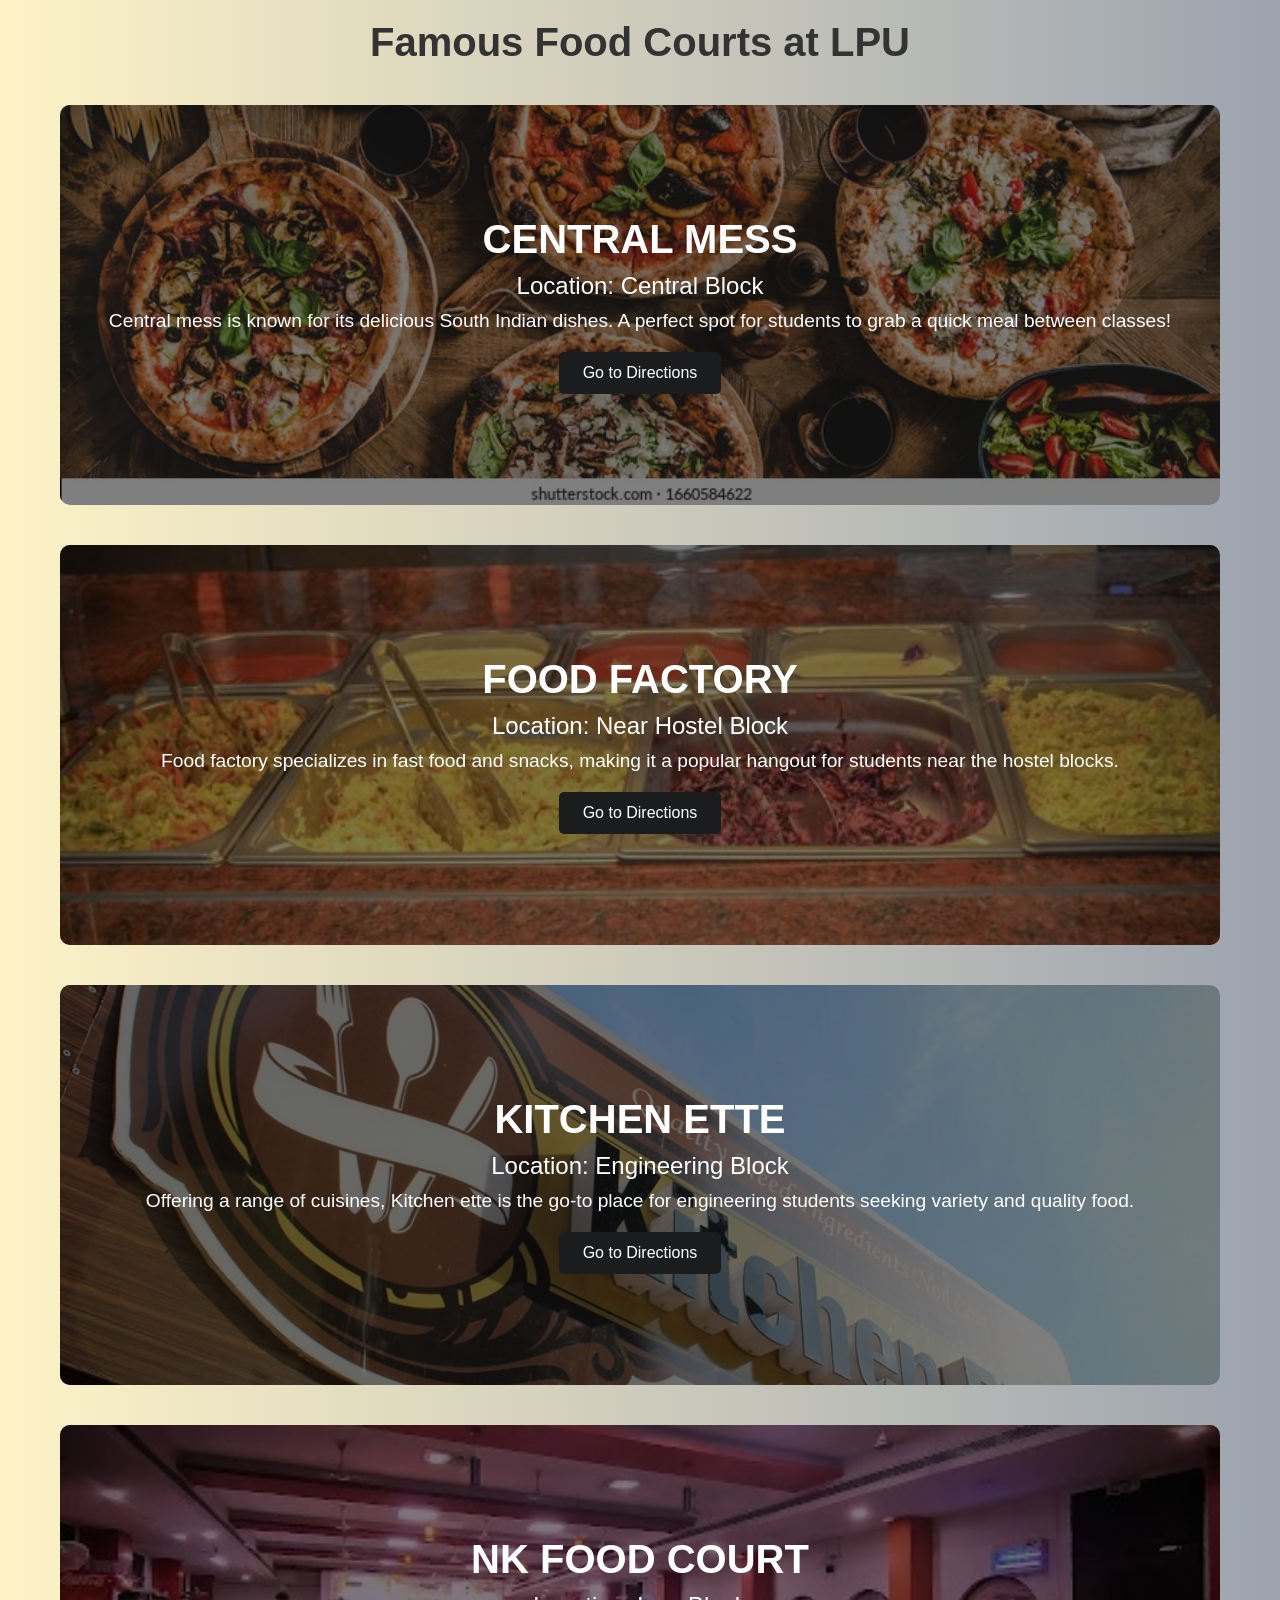
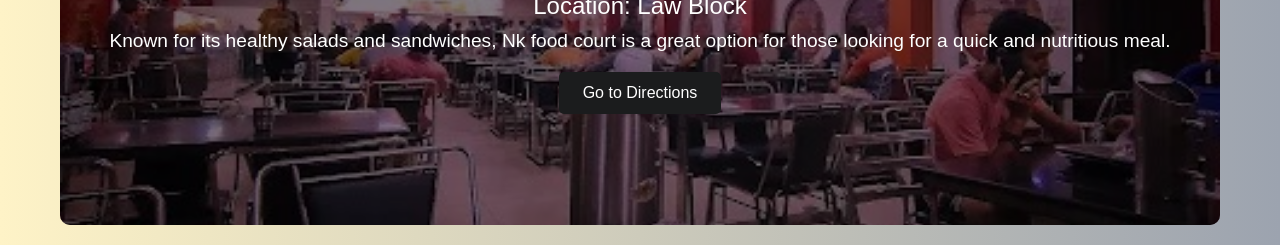
==== foodcourts.html @ b558b381 "Add files via upload" ====
<!DOCTYPE html>
<html lang="en">

<head>
  <meta charset="UTF-8">
  <meta name="viewport" content="width=device-width, initial-scale=1.0">
  <title>LPU Food Courts</title>
  <link rel="stylesheet" href="index.css">
</head>

<body>
  <div class="container">
    <h1 class="title">Famous Food Courts at LPU</h1>

    <!-- Cafe 1 -->
    <div class="wide-card">
      <div class="wide-card-content normal-direction">
        <img src="/food.png" alt="Cafe 1 Banner" class="wide-card-image">
        <div class="wide-card-overlay">
          <h2 class="wide-card-title">CENTRAL MESS</h2>
          <p class="wide-card-subtitle">Location: Central Block</p>
          <p class="wide-card-description">Central mess is known for its delicious South Indian dishes. A perfect spot for students to grab a quick meal between classes!</p>
          <a href="https://maps.google.com" target="_blank" class="button">Go to Directions</a>
        </div>
      </div>
    </div>

    <!-- Food Point 2  -->
    <div class="wide-card">
      <div class="wide-card-content column-reverse">
        <img src="food factory.jpg" alt="Food Point 2 Banner" class="wide-card-image">
        <div class="wide-card-overlay">
          <h2 class="wide-card-title">FOOD FACTORY</h2>
          <p class="wide-card-subtitle">Location: Near Hostel Block</p>
          <p class="wide-card-description">Food factory specializes in fast food and snacks, making it a popular hangout for students near the hostel blocks.</p>
          <a href="https://maps.google.com" target="_blank" class="button">Go to Directions</a>
        </div>
      </div>
    </div>

    

    <!-- Food Court 3 -->
    <div class="wide-card">
      <div class="wide-card-content normal-direction">
        <img src="kitchen ette.jpg" alt="Food Court 3 Banner" class="wide-card-image">
        <div class="wide-card-overlay">
          <h2 class="wide-card-title">KITCHEN ETTE</h2>
          <p class="wide-card-subtitle">Location: Engineering Block</p>
          <p class="wide-card-description">Offering a range of cuisines, Kitchen ette is the go-to place for engineering students seeking variety and quality food.</p>
          <a href="https://maps.google.com" target="_blank" class="button">Go to Directions</a>
        </div>
      </div>
    </div>

    <!-- Food Court 4 -->
    <div class="wide-card">
      <div class="wide-card-content column-reverse">
        <img src="nk food court .jpg" alt="Food Court 4 Banner" class="wide-card-image">
        <div class="wide-card-overlay">
          <h2 class="wide-card-title">NK FOOD COURT</h2>
          <p class="wide-card-subtitle">Location: Law Block</p>
          <p class="wide-card-description">Known for its healthy salads and sandwiches, Nk food court is a great option for those looking for a quick and nutritious meal.</p>
          <a href="https://maps.google.com" target="_blank" class="button">Go to Directions</a>
        </div>
      </div>
    </div>

  </div>

  <style>
    body {
      margin: 0;
      font-family: Arial, sans-serif;
    }

    .container {
      width: 100%;
      max-width: 1200px;
      margin: 0 auto;
      padding: 20px;
    }

    .title {
      text-align: center;
      font-size: 2.5rem;
      margin-bottom: 40px;
    }

    .wide-card {
      margin-top: 40px;
      position: relative;
      overflow: hidden;
      border-radius: 10px;
    }

    .wide-card-content {
      display: flex;
      flex-direction: row;
      height: 400px;
    }

    .wide-card-content.column-reverse {
      flex-direction: row-reverse;
    }

    .wide-card-image {
      width: 100%;
      height: 100%;
      object-fit: cover;
    }

    .wide-card-overlay {
      position: absolute;
      top: 0;
      left: 0;
      width: 100%;
      height: 100%;
      background: rgba(0, 0, 0, 0.5);
      display: flex;
      flex-direction: column;
      justify-content: center;
      padding: 20px;
      color: #fff;
    }

    .wide-card-title {
      font-size: 2.5rem;
      margin-bottom: 10px;
    }

    .wide-card-subtitle {
      font-size: 1.5rem;
      margin-bottom: 10px;
    }

    .wide-card-description {
      font-size: 1.2rem;
      margin-bottom: 20px;
    }

    .button {
      padding: 12px 24px;
      background-color: #1b1c1d;
      color: #fff;
      border-radius: 5px;
      text-decoration: none;
      font-size: 1rem;
    }

    .button:hover {
      background-color: #5f6163;
    }

    @media (max-width: 768px) {
      .wide-card-content {
        flex-direction: column;
        height: auto;
      }

      .wide-card-content.column-reverse {
        flex-direction: column;
      }

      .wide-card-image {
        width: 100%;
        height: 200px;
      }

      .wide-card-overlay {
        position: relative;
        padding: 10px;
      }
    }
  </style>

</body>

</html>
---- index.css ----
* {
    margin: 0;
    padding: 0;
    box-sizing: border-box;
}
/* Header Styling */
header {
    display: flex;
    justify-content: space-between;
    align-items: center;
    padding: 10px 20px;
    background-color: #ffffff;
    box-shadow: 0 4px 8px rgba(255, 254, 254, 0.1);
    margin-bottom: 20px;
}

header .logo {
    display: flex;
    align-items: center;
}   

.logo img {
    height: 60px; 
    margin-right: 10px;
}

.logo-text {
    font-size: 1.5rem;
    font-weight: bold;
    color: #333;
}

.logo-company img {
    height: 50px;
    margin-left: 10px;
}

body {
    font-family: Arial, sans-serif;
    background: linear-gradient(to right, #fef3c7, #9ca3af);

    color: #333;
}

.container {
    max-width: 1200px;
    margin: 0 auto;
    padding: 20px;
}

.title {
    text-align: center;
    font-size: 2.5rem;
    margin-bottom: 20px;
}

.subtitle {
    text-align: center;
    font-size: 1.2rem;
    margin-bottom: 40px;
}

/* Grid Layout for Cards */
.grid {
    display: grid;
    grid-template-columns: repeat(auto-fill, minmax(300px, 1fr));
    gap: 20px;
}

/* Card Styling */
.card {
    background-color: #fff;
    border: 1px solid #ddd;
    /* Outer box border */
    border-radius: 14px;
    box-shadow: 0 4px 8px rgba(0, 0, 0, 0.1);
    display: flex;
    flex-direction: column;
    overflow: hidden;
}

.card-header,
.card-content,
.card-footer {
    border: none;
    
    padding: 20px;
}

.card-header {
    background-color: #ffffff;
    height: 120px;
}

.card-header h2 {
    font-size: 1.5rem;
    margin-bottom: 10px;
}

.card-header p {
    color: #666;
}

.card-content {
    flex-grow: 1;
}

.card-image {
    width: 100%;
    height: auto;
    margin-bottom: 10px;
    border-radius: 10px;
}

.card-footer {
    text-align: center;
    background-color: #f9f9f9;
}

/* Button Styling */
.button {
    display: inline-block;
    padding: 14px 5rem;
    background-color: #1b1c1d;
    color: #fff;
    border-radius: 10px;
    text-decoration: none;
}

.button:hover {
    background-color: #5f6163;
}

/* Accordion Styling */
.accordion details {
    border: none;
    border-radius: 5px;
    margin-bottom: 10px;
}

.accordion summary {
    font-size: 1.1rem;
    font-weight: bold;
    padding: 10px 15px;
    cursor: pointer;
    display: flex;
    justify-content: space-between;
    align-items: center;
    background-color: #ffffff;
    border-radius: 5px;
    transition: background-color 0.3s ease;
}

.accordion summary:hover {
    background-color: #e0e0e0;
}

/* Custom caret icon */
.accordion summary::after {
    content: "\25BC";
    font-size: 1.1rem;
    transition: transform 0.3s ease;
    margin-left: auto;
}

details[open] summary::after {
    content: "\25B2";
    transform: rotate(180deg);
}

.accordion-content {
    padding: 15px;
    background-color: #fff;
    line-height: 1.6;
    list-style: decimal;
}

.accordion-content li {
    margin-bottom: 8px;
}

details[open] .accordion-content {
    animation: fadeIn 0.3s ease;
}

@keyframes fadeIn {
    from {
        opacity: 0;
    }

    to {
        opacity: 1;
    }
}

/* Wide Section Card Styling */
.wide-card {
    margin-top: 40px;
    position: relative;
    overflow: hidden;
    border-radius: 10px;
}

.wide-card-link {
    text-decoration: none;
    color: inherit;
}

.wide-card-content {
    position: relative;
    height: 300px;
}

.wide-card-image {
    width: 100%;
    height: 100%;
    object-fit: cover;
}

.wide-card-overlay {
    position: absolute;
    top: 0;
    left: 0;
    right: 0;
    bottom: 0;
    background: linear-gradient(to bottom, rgba(0, 0, 0, 0.5), rgba(0, 0, 0, 0.9));
    display: flex;
    flex-direction: column;
    justify-content: center;
    align-items: center;
    color: white;
    padding: 20px;
    text-align: center;
}

.wide-card-title {
    font-size: 2.5rem;
    margin-bottom: 10px;
    font-weight: bold;
}

.wide-card-subtitle {
    font-size: 1.2rem;
}
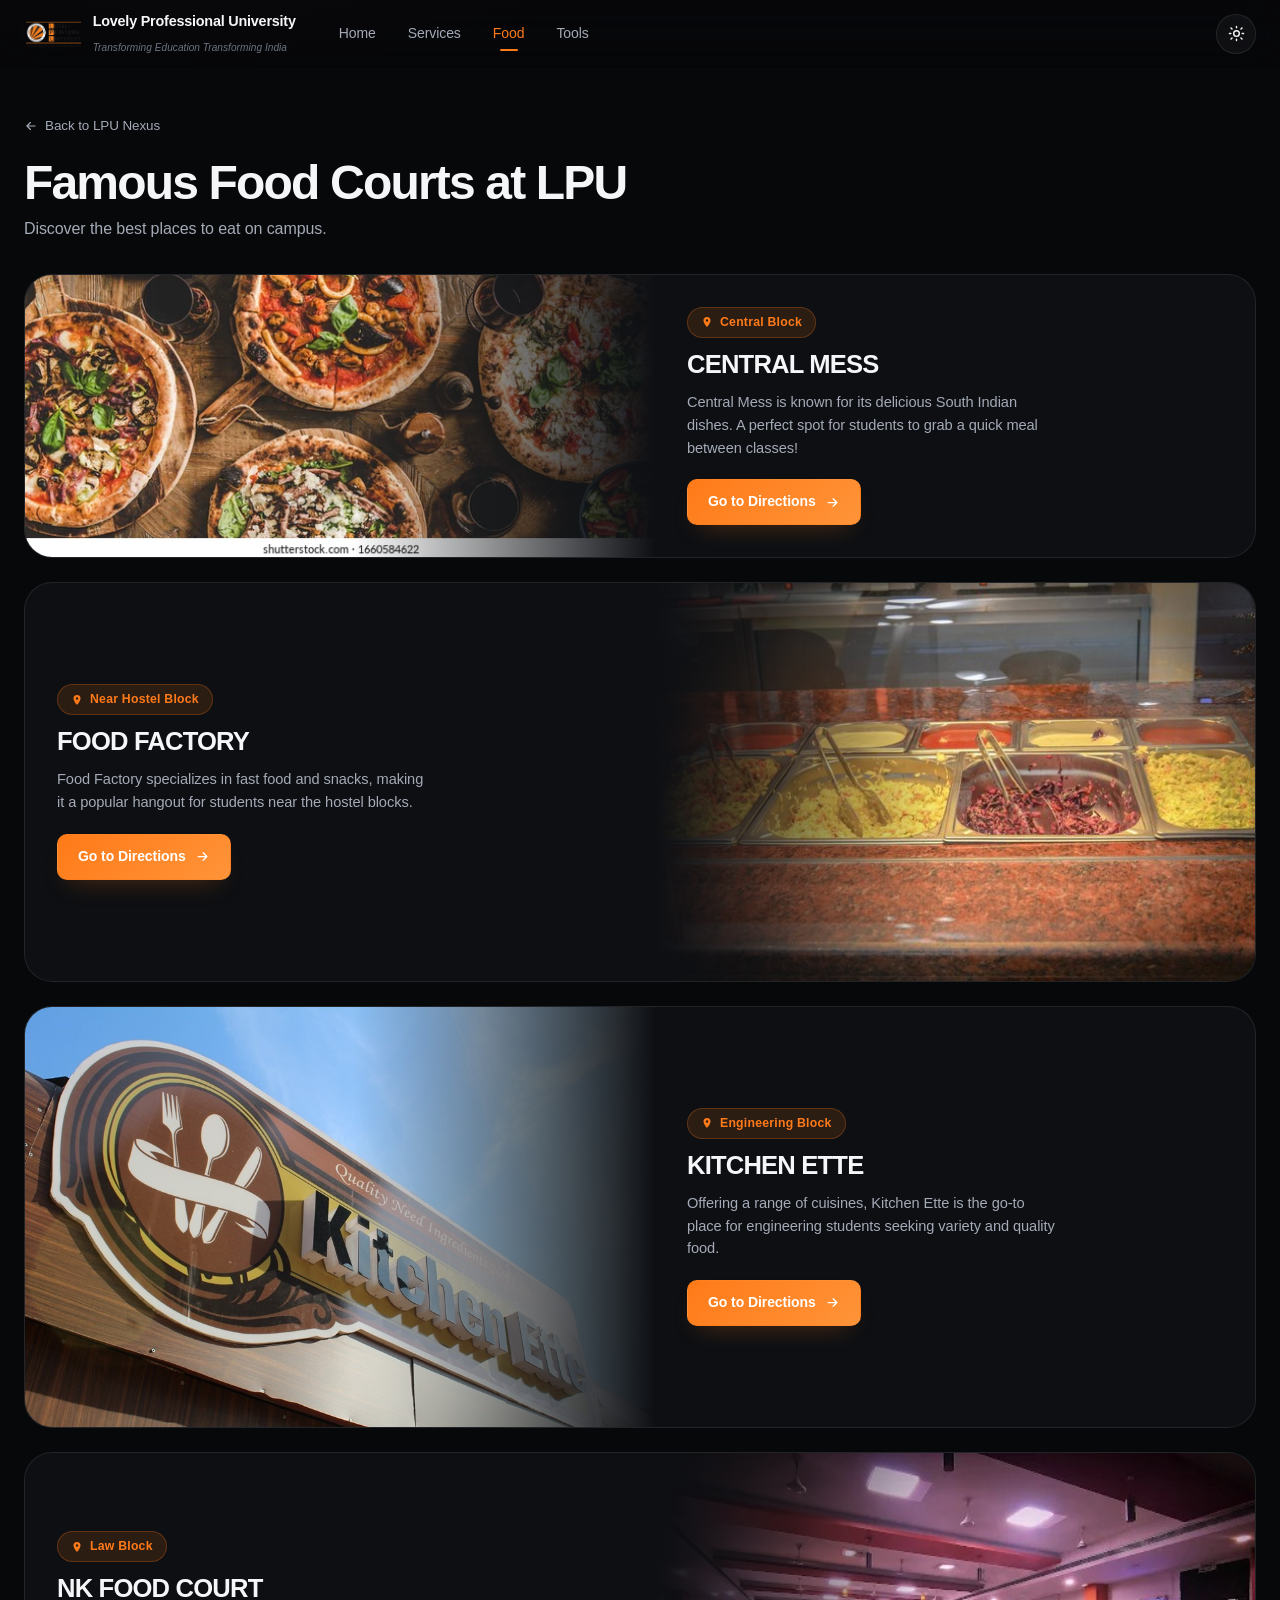
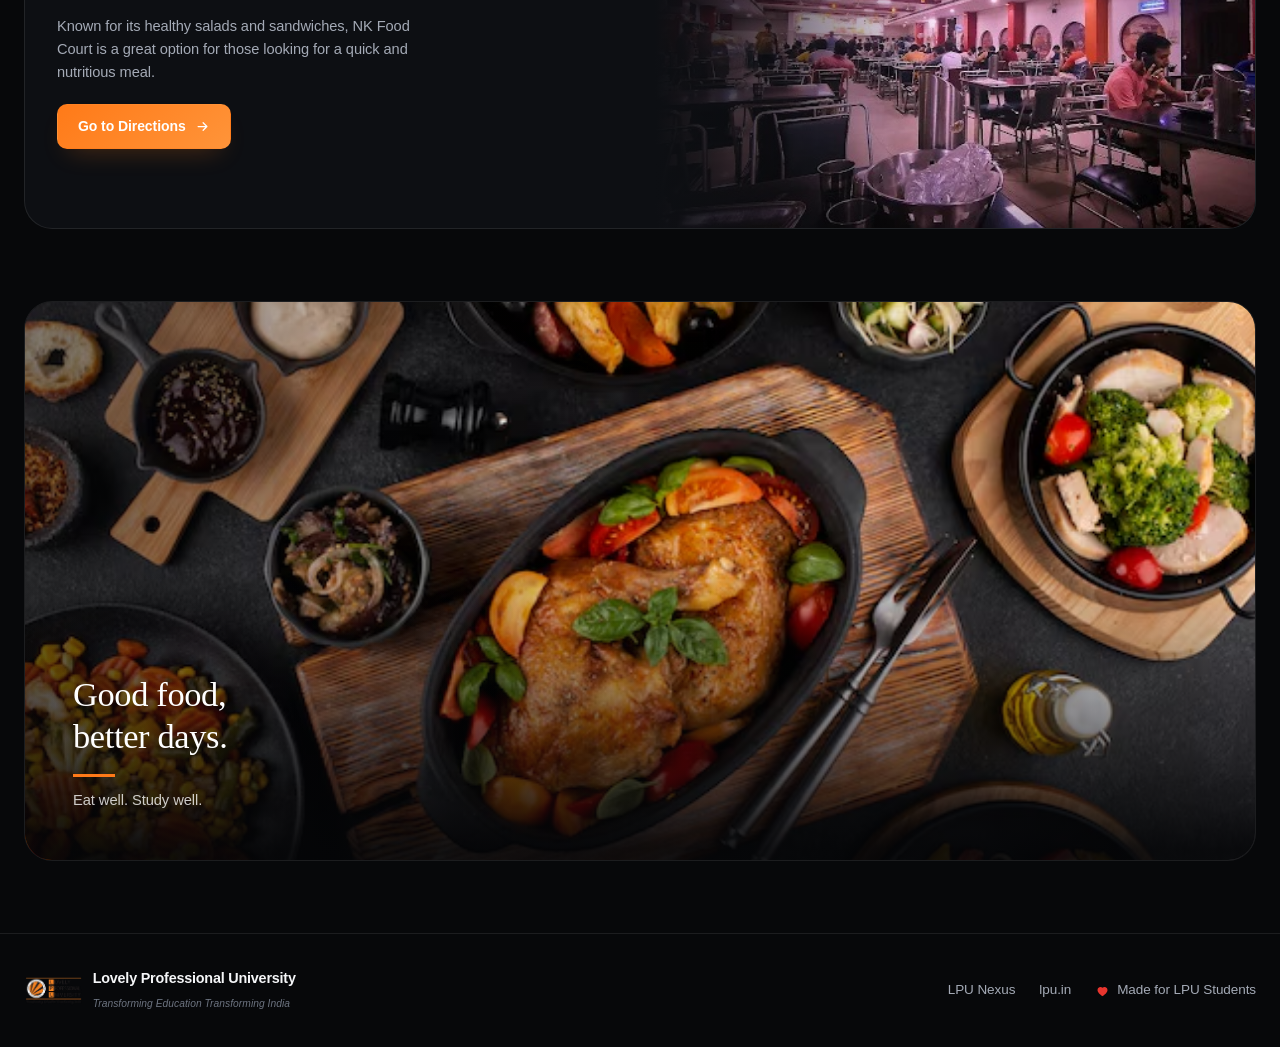
==== commit 78fb92bd: "Update LPU Nexus website" ====
--- a/foodcourts.html
+++ b/foodcourts.html
@@ -1,179 +1,149 @@
-<!DOCTYPE html>
-<html lang="en">
-
-<head>
-  <meta charset="UTF-8">
-  <meta name="viewport" content="width=device-width, initial-scale=1.0">
-  <title>LPU Food Courts</title>
-  <link rel="stylesheet" href="index.css">
-</head>
-
-<body>
-  <div class="container">
-    <h1 class="title">Famous Food Courts at LPU</h1>
-
-    <!-- Cafe 1 -->
-    <div class="wide-card">
-      <div class="wide-card-content normal-direction">
-        <img src="/food.png" alt="Cafe 1 Banner" class="wide-card-image">
-        <div class="wide-card-overlay">
-          <h2 class="wide-card-title">CENTRAL MESS</h2>
-          <p class="wide-card-subtitle">Location: Central Block</p>
-          <p class="wide-card-description">Central mess is known for its delicious South Indian dishes. A perfect spot for students to grab a quick meal between classes!</p>
-          <a href="https://maps.google.com" target="_blank" class="button">Go to Directions</a>
-        </div>
-      </div>
-    </div>
-
-    <!-- Food Point 2  -->
-    <div class="wide-card">
-      <div class="wide-card-content column-reverse">
-        <img src="food factory.jpg" alt="Food Point 2 Banner" class="wide-card-image">
-        <div class="wide-card-overlay">
-          <h2 class="wide-card-title">FOOD FACTORY</h2>
-          <p class="wide-card-subtitle">Location: Near Hostel Block</p>
-          <p class="wide-card-description">Food factory specializes in fast food and snacks, making it a popular hangout for students near the hostel blocks.</p>
-          <a href="https://maps.google.com" target="_blank" class="button">Go to Directions</a>
-        </div>
-      </div>
-    </div>
-
-    
-
-    <!-- Food Court 3 -->
-    <div class="wide-card">
-      <div class="wide-card-content normal-direction">
-        <img src="kitchen ette.jpg" alt="Food Court 3 Banner" class="wide-card-image">
-        <div class="wide-card-overlay">
-          <h2 class="wide-card-title">KITCHEN ETTE</h2>
-          <p class="wide-card-subtitle">Location: Engineering Block</p>
-          <p class="wide-card-description">Offering a range of cuisines, Kitchen ette is the go-to place for engineering students seeking variety and quality food.</p>
-          <a href="https://maps.google.com" target="_blank" class="button">Go to Directions</a>
-        </div>
-      </div>
-    </div>
-
-    <!-- Food Court 4 -->
-    <div class="wide-card">
-      <div class="wide-card-content column-reverse">
-        <img src="nk food court .jpg" alt="Food Court 4 Banner" class="wide-card-image">
-        <div class="wide-card-overlay">
-          <h2 class="wide-card-title">NK FOOD COURT</h2>
-          <p class="wide-card-subtitle">Location: Law Block</p>
-          <p class="wide-card-description">Known for its healthy salads and sandwiches, Nk food court is a great option for those looking for a quick and nutritious meal.</p>
-          <a href="https://maps.google.com" target="_blank" class="button">Go to Directions</a>
-        </div>
-      </div>
-    </div>
-
-  </div>
-
-  <style>
-    body {
-      margin: 0;
-      font-family: Arial, sans-serif;
-    }
-
-    .container {
-      width: 100%;
-      max-width: 1200px;
-      margin: 0 auto;
-      padding: 20px;
-    }
-
-    .title {
-      text-align: center;
-      font-size: 2.5rem;
-      margin-bottom: 40px;
-    }
-
-    .wide-card {
-      margin-top: 40px;
-      position: relative;
-      overflow: hidden;
-      border-radius: 10px;
-    }
-
-    .wide-card-content {
-      display: flex;
-      flex-direction: row;
-      height: 400px;
-    }
-
-    .wide-card-content.column-reverse {
-      flex-direction: row-reverse;
-    }
-
-    .wide-card-image {
-      width: 100%;
-      height: 100%;
-      object-fit: cover;
-    }
-
-    .wide-card-overlay {
-      position: absolute;
-      top: 0;
-      left: 0;
-      width: 100%;
-      height: 100%;
-      background: rgba(0, 0, 0, 0.5);
-      display: flex;
-      flex-direction: column;
-      justify-content: center;
-      padding: 20px;
-      color: #fff;
-    }
-
-    .wide-card-title {
-      font-size: 2.5rem;
-      margin-bottom: 10px;
-    }
-
-    .wide-card-subtitle {
-      font-size: 1.5rem;
-      margin-bottom: 10px;
-    }
-
-    .wide-card-description {
-      font-size: 1.2rem;
-      margin-bottom: 20px;
-    }
-
-    .button {
-      padding: 12px 24px;
-      background-color: #1b1c1d;
-      color: #fff;
-      border-radius: 5px;
-      text-decoration: none;
-      font-size: 1rem;
-    }
-
-    .button:hover {
-      background-color: #5f6163;
-    }
-
-    @media (max-width: 768px) {
-      .wide-card-content {
-        flex-direction: column;
-        height: auto;
-      }
-
-      .wide-card-content.column-reverse {
-        flex-direction: column;
-      }
-
-      .wide-card-image {
-        width: 100%;
-        height: 200px;
-      }
-
-      .wide-card-overlay {
-        position: relative;
-        padding: 10px;
-      }
-    }
-  </style>
-
-</body>
-
-</html>
+<!DOCTYPE html>
+<html lang="en" data-theme="dark">
+
+<head>
+  <meta charset="UTF-8">
+  <meta name="viewport" content="width=device-width, initial-scale=1.0">
+  <title>LPU Food Courts</title>
+  <link rel="icon" href="lpulogo.png">
+  <link rel="stylesheet" href="index.css">
+</head>
+
+<body>
+
+  <svg width="0" height="0" style="position:absolute" aria-hidden="true">
+    <symbol id="i-arrow" viewBox="0 0 24 24" fill="none" stroke="currentColor" stroke-width="2" stroke-linecap="round"
+      stroke-linejoin="round">
+      <path d="M5 12h13M13 6l6 6-6 6" />
+    </symbol>
+    <symbol id="i-pin" viewBox="0 0 24 24" fill="currentColor">
+      <path d="M12 2a7 7 0 0 0-7 7c0 5.2 7 13 7 13s7-7.8 7-13a7 7 0 0 0-7-7zm0 9.5A2.5 2.5 0 1 1 14.5 9 2.5 2.5 0 0 1 12 11.5z" />
+    </symbol>
+    <symbol id="i-sun" viewBox="0 0 24 24" fill="none" stroke="currentColor" stroke-width="2" stroke-linecap="round">
+      <circle cx="12" cy="12" r="4" />
+      <path d="M12 2v2M12 20v2M4.2 4.2l1.5 1.5M18.3 18.3l1.5 1.5M2 12h2M20 12h2M4.2 19.8l1.5-1.5M18.3 5.7l1.5-1.5" />
+    </symbol>
+    <symbol id="i-moon" viewBox="0 0 24 24" fill="currentColor">
+      <path d="M21 13A9 9 0 1 1 11 3a7 7 0 0 0 10 10z" />
+    </symbol>
+    <symbol id="i-heart" viewBox="0 0 24 24" fill="currentColor">
+      <path d="M12 21s-8-4.9-8-10a4.7 4.7 0 0 1 8-3.3A4.7 4.7 0 0 1 20 11c0 5.1-8 10-8 10z" />
+    </symbol>
+  </svg>
+
+  <nav class="nav">
+    <div class="nav-inner">
+      <a class="brand" href="index.html">
+        <img src="lpulogo.png" alt="LPU logo">
+        <span>
+          <span class="brand-name">Lovely Professional University</span><br>
+          <span class="brand-sub">Transforming Education Transforming India</span>
+        </span>
+      </a>
+      <div class="nav-links" id="navLinks">
+        <a href="index.html">Home</a>
+        <a href="index.html#services">Services</a>
+        <a href="index.html#food" class="active">Food</a>
+        <a href="index.html#tools">Tools</a>
+      </div>
+      <div class="nav-right">
+        <button class="icon-btn" id="themeBtn" type="button" aria-label="Toggle theme">
+          <svg class="icon-sun"><use href="#i-sun" /></svg>
+          <svg class="icon-moon"><use href="#i-moon" /></svg>
+        </button>
+      </div>
+    </div>
+  </nav>
+
+  <main class="wrap">
+    <div class="page-head">
+      <a class="back" href="index.html#food"><svg><use href="#i-arrow" /></svg> Back to LPU Nexus</a>
+      <h1>Famous Food Courts at LPU</h1>
+      <p>Discover the best places to eat on campus.</p>
+    </div>
+
+    <div class="fc-list">
+
+      <section class="fc reveal" id="central-mess">
+        <div class="fc-media"><img src="food.png" alt="Central Mess"></div>
+        <div class="fc-body">
+          <span class="fc-loc"><svg width="12" height="12"><use href="#i-pin" /></svg> Central Block</span>
+          <h2>CENTRAL MESS</h2>
+          <p class="desc">Central Mess is known for its delicious South Indian dishes. A perfect spot for students to
+            grab a quick meal between classes!</p>
+          <a href="https://maps.google.com" target="_blank" rel="noopener" class="btn btn-primary">Go to Directions
+            <svg><use href="#i-arrow" /></svg></a>
+        </div>
+      </section>
+
+      <section class="fc reverse reveal" id="food-factory">
+        <div class="fc-media"><img src="food factory.jpg" alt="Food Factory"></div>
+        <div class="fc-body">
+          <span class="fc-loc"><svg width="12" height="12"><use href="#i-pin" /></svg> Near Hostel Block</span>
+          <h2>FOOD FACTORY</h2>
+          <p class="desc">Food Factory specializes in fast food and snacks, making it a popular hangout for students
+            near the hostel blocks.</p>
+          <a href="https://maps.google.com" target="_blank" rel="noopener" class="btn btn-primary">Go to Directions
+            <svg><use href="#i-arrow" /></svg></a>
+        </div>
+      </section>
+
+      <section class="fc reveal" id="kitchen-ette">
+        <div class="fc-media"><img src="kitchen ette.jpg" alt="Kitchen Ette"></div>
+        <div class="fc-body">
+          <span class="fc-loc"><svg width="12" height="12"><use href="#i-pin" /></svg> Engineering Block</span>
+          <h2>KITCHEN ETTE</h2>
+          <p class="desc">Offering a range of cuisines, Kitchen Ette is the go-to place for engineering students seeking
+            variety and quality food.</p>
+          <a href="https://maps.google.com" target="_blank" rel="noopener" class="btn btn-primary">Go to Directions
+            <svg><use href="#i-arrow" /></svg></a>
+        </div>
+      </section>
+
+      <section class="fc reverse reveal" id="nk-food-court">
+        <div class="fc-media"><img src="nk food court .jpg" alt="NK Food Court"></div>
+        <div class="fc-body">
+          <span class="fc-loc"><svg width="12" height="12"><use href="#i-pin" /></svg> Law Block</span>
+          <h2>NK FOOD COURT</h2>
+          <p class="desc">Known for its healthy salads and sandwiches, NK Food Court is a great option for those looking
+            for a quick and nutritious meal.</p>
+          <a href="https://maps.google.com" target="_blank" rel="noopener" class="btn btn-primary">Go to Directions
+            <svg><use href="#i-arrow" /></svg></a>
+        </div>
+      </section>
+
+    </div>
+
+    <section class="banner">
+      <img src="food court.avif" alt="LPU food court">
+      <div class="banner-in">
+        <div>
+          <h2>Good food,<br>better days.</h2>
+          <hr>
+          <p class="tag">Eat well. Study well.</p>
+        </div>
+      </div>
+    </section>
+  </main>
+
+  <footer class="footer">
+    <div class="wrap footer-in">
+      <a class="brand" href="index.html">
+        <img src="lpulogo.png" alt="LPU logo">
+        <span>
+          <span class="brand-name">Lovely Professional University</span><br>
+          <span class="brand-sub">Transforming Education Transforming India</span>
+        </span>
+      </a>
+      <div class="footer-right">
+        <a href="index.html">LPU Nexus</a>
+        <a href="https://www.lpu.in//" target="_blank" rel="noopener">lpu.in</a>
+        <span class="made"><svg><use href="#i-heart" /></svg> Made for LPU Students</span>
+      </div>
+    </div>
+  </footer>
+
+  <script src="index.js"></script>
+</body>
+
+</html>
--- a/index.css
+++ b/index.css
@@ -1,245 +1,1352 @@
-
-* {
-    margin: 0;
-    padding: 0;
-    box-sizing: border-box;
-}
-/* Header Styling */
-header {
-    display: flex;
-    justify-content: space-between;
-    align-items: center;
-    padding: 10px 20px;
-    background-color: #ffffff;
-    box-shadow: 0 4px 8px rgba(255, 254, 254, 0.1);
-    margin-bottom: 20px;
-}
-
-header .logo {
-    display: flex;
-    align-items: center;
-}   
-
-.logo img {
-    height: 60px; 
-    margin-right: 10px;
-}
-
-.logo-text {
-    font-size: 1.5rem;
-    font-weight: bold;
-    color: #333;
-}
-
-.logo-company img {
-    height: 50px;
-    margin-left: 10px;
-}
-
-body {
-    font-family: Arial, sans-serif;
-    background: linear-gradient(to right, #fef3c7, #9ca3af);
-
-    color: #333;
-}
-
-.container {
-    max-width: 1200px;
-    margin: 0 auto;
-    padding: 20px;
-}
-
-.title {
-    text-align: center;
-    font-size: 2.5rem;
-    margin-bottom: 20px;
-}
-
-.subtitle {
-    text-align: center;
-    font-size: 1.2rem;
-    margin-bottom: 40px;
-}
-
-/* Grid Layout for Cards */
-.grid {
-    display: grid;
-    grid-template-columns: repeat(auto-fill, minmax(300px, 1fr));
-    gap: 20px;
-}
-
-/* Card Styling */
-.card {
-    background-color: #fff;
-    border: 1px solid #ddd;
-    /* Outer box border */
-    border-radius: 14px;
-    box-shadow: 0 4px 8px rgba(0, 0, 0, 0.1);
-    display: flex;
-    flex-direction: column;
-    overflow: hidden;
-}
-
-.card-header,
-.card-content,
-.card-footer {
-    border: none;
-    
-    padding: 20px;
-}
-
-.card-header {
-    background-color: #ffffff;
-    height: 120px;
-}
-
-.card-header h2 {
-    font-size: 1.5rem;
-    margin-bottom: 10px;
-}
-
-.card-header p {
-    color: #666;
-}
-
-.card-content {
-    flex-grow: 1;
-}
-
-.card-image {
-    width: 100%;
-    height: auto;
-    margin-bottom: 10px;
-    border-radius: 10px;
-}
-
-.card-footer {
-    text-align: center;
-    background-color: #f9f9f9;
-}
-
-/* Button Styling */
-.button {
-    display: inline-block;
-    padding: 14px 5rem;
-    background-color: #1b1c1d;
-    color: #fff;
-    border-radius: 10px;
-    text-decoration: none;
-}
-
-.button:hover {
-    background-color: #5f6163;
-}
-
-/* Accordion Styling */
-.accordion details {
-    border: none;
-    border-radius: 5px;
-    margin-bottom: 10px;
-}
-
-.accordion summary {
-    font-size: 1.1rem;
-    font-weight: bold;
-    padding: 10px 15px;
-    cursor: pointer;
-    display: flex;
-    justify-content: space-between;
-    align-items: center;
-    background-color: #ffffff;
-    border-radius: 5px;
-    transition: background-color 0.3s ease;
-}
-
-.accordion summary:hover {
-    background-color: #e0e0e0;
-}
-
-/* Custom caret icon */
-.accordion summary::after {
-    content: "\25BC";
-    font-size: 1.1rem;
-    transition: transform 0.3s ease;
-    margin-left: auto;
-}
-
-details[open] summary::after {
-    content: "\25B2";
-    transform: rotate(180deg);
-}
-
-.accordion-content {
-    padding: 15px;
-    background-color: #fff;
-    line-height: 1.6;
-    list-style: decimal;
-}
-
-.accordion-content li {
-    margin-bottom: 8px;
-}
-
-details[open] .accordion-content {
-    animation: fadeIn 0.3s ease;
-}
-
-@keyframes fadeIn {
-    from {
-        opacity: 0;
-    }
-
-    to {
-        opacity: 1;
-    }
-}
-
-/* Wide Section Card Styling */
-.wide-card {
-    margin-top: 40px;
-    position: relative;
-    overflow: hidden;
-    border-radius: 10px;
-}
-
-.wide-card-link {
-    text-decoration: none;
-    color: inherit;
-}
-
-.wide-card-content {
-    position: relative;
-    height: 300px;
-}
-
-.wide-card-image {
-    width: 100%;
-    height: 100%;
-    object-fit: cover;
-}
-
-.wide-card-overlay {
-    position: absolute;
-    top: 0;
-    left: 0;
-    right: 0;
-    bottom: 0;
-    background: linear-gradient(to bottom, rgba(0, 0, 0, 0.5), rgba(0, 0, 0, 0.9));
-    display: flex;
-    flex-direction: column;
-    justify-content: center;
-    align-items: center;
-    color: white;
-    padding: 20px;
-    text-align: center;
-}
-
-.wide-card-title {
-    font-size: 2.5rem;
-    margin-bottom: 10px;
-    font-weight: bold;
-}
-
-.wide-card-subtitle {
-    font-size: 1.2rem;
-}+/* ==========================================================================
+   LPU Nexus — design system
+   ========================================================================== */
+
+:root {
+    /* palette */
+    --bg: #07080a;
+    --bg-2: #0d0f13;
+    --bg-3: #12151a;
+    --surface: rgba(255, 255, 255, 0.038);
+    --surface-2: rgba(255, 255, 255, 0.07);
+    --border: rgba(255, 255, 255, 0.085);
+    --border-strong: rgba(255, 255, 255, 0.17);
+    --text: #f5f6f8;
+    --text-dim: #a4aab6;
+    --text-faint: #6d7481;
+    --accent: #ff7a18;
+    --accent-2: #ffa24c;
+    --accent-soft: rgba(255, 122, 24, 0.13);
+    --accent-glow: rgba(255, 122, 24, 0.30);
+    --green: #22c07a;
+    --ring-track: rgba(255, 255, 255, 0.08);
+
+    /* space scale */
+    --s1: 4px;  --s2: 8px;  --s3: 12px; --s4: 16px;
+    --s5: 24px; --s6: 32px; --s7: 48px; --s8: 72px; --s9: 104px;
+
+    /* shape */
+    --r-sm: 10px;
+    --r-md: 14px;
+    --r-lg: 20px;
+    --r-xl: 28px;
+
+    /* elevation */
+    --sh-1: 0 1px 2px rgba(0, 0, 0, .3);
+    --sh-2: 0 10px 30px -12px rgba(0, 0, 0, .65);
+    --sh-3: 0 26px 60px -20px rgba(0, 0, 0, .8);
+    --sh-accent: 0 18px 44px -18px var(--accent-glow);
+
+    /* motion */
+    --e-out: cubic-bezier(.22, .78, .36, 1);
+    --e-spring: cubic-bezier(.2, .9, .25, 1.12);
+    --t-fast: .16s var(--e-out);
+    --t: .28s var(--e-out);
+    --t-slow: .5s var(--e-out);
+
+    --max: 1320px;
+    --nav-h: 68px;
+}
+
+:root[data-theme="light"] {
+    --bg: #f5f6f8;
+    --bg-2: #ffffff;
+    --bg-3: #ffffff;
+    --surface: rgba(12, 14, 19, 0.028);
+    --surface-2: rgba(12, 14, 19, 0.06);
+    --border: rgba(12, 14, 19, 0.10);
+    --border-strong: rgba(12, 14, 19, 0.20);
+    --text: #14171c;
+    --text-dim: #525a66;
+    --text-faint: #79808c;
+    --ring-track: rgba(12, 14, 19, 0.08);
+    --sh-2: 0 10px 30px -14px rgba(18, 24, 38, .22);
+    --sh-3: 0 26px 60px -24px rgba(18, 24, 38, .26);
+}
+
+* { margin: 0; padding: 0; box-sizing: border-box; }
+
+html {
+    scroll-behavior: smooth;
+    scroll-padding-top: calc(var(--nav-h) + var(--s5));
+    -webkit-text-size-adjust: 100%;
+}
+
+body {
+    font-family: "Inter", -apple-system, BlinkMacSystemFont, "Segoe UI", Roboto, Helvetica, Arial, sans-serif;
+    background: var(--bg);
+    color: var(--text);
+    line-height: 1.55;
+    letter-spacing: -0.005em;
+    -webkit-font-smoothing: antialiased;
+    -moz-osx-font-smoothing: grayscale;
+    overflow-x: hidden;
+}
+
+/* soft ambient glow behind the whole page */
+body::before {
+    content: "";
+    position: fixed;
+    inset: -20% 0 auto -10%;
+    height: 70vh;
+    pointer-events: none;
+    z-index: 0;
+    background: radial-gradient(60% 55% at 25% 0%, rgba(255, 122, 24, .10), transparent 70%);
+}
+:root[data-theme="light"] body::before { opacity: .55; }
+
+a { color: inherit; text-decoration: none; }
+img { display: block; }
+button { font: inherit; color: inherit; }
+
+:focus-visible {
+    outline: 2px solid var(--accent);
+    outline-offset: 3px;
+    border-radius: 6px;
+}
+
+::selection { background: var(--accent); color: #fff; }
+
+.wrap { max-width: var(--max); margin: 0 auto; padding: 0 var(--s5); position: relative; z-index: 1; }
+
+/* ==========================================================================
+   Navbar
+   ========================================================================== */
+.nav {
+    position: sticky;
+    top: 0;
+    z-index: 60;
+    height: var(--nav-h);
+    display: flex;
+    align-items: center;
+    background: color-mix(in srgb, var(--bg) 72%, transparent);
+    backdrop-filter: saturate(170%) blur(18px);
+    -webkit-backdrop-filter: saturate(170%) blur(18px);
+    border-bottom: 1px solid transparent;
+    transition: border-color var(--t), background var(--t);
+}
+.nav.scrolled {
+    border-bottom-color: var(--border);
+    background: color-mix(in srgb, var(--bg) 88%, transparent);
+}
+
+.nav-inner {
+    max-width: var(--max);
+    margin: 0 auto;
+    padding: 0 var(--s5);
+    width: 100%;
+    display: flex;
+    align-items: center;
+    gap: var(--s4);
+}
+
+.brand { display: flex; align-items: center; gap: 10px; flex-shrink: 0; min-width: 0; }
+.brand img { height: 36px; width: auto; transition: transform var(--t-slow) var(--e-spring); }
+.brand:hover img { transform: scale(1.07) rotate(-4deg); }
+.brand-name { font-size: .9rem; font-weight: 700; letter-spacing: -0.015em; line-height: 1.25; }
+.brand-sub { font-size: .63rem; color: var(--text-faint); font-style: italic; letter-spacing: .005em; }
+
+.nav-links { display: flex; gap: 2px; margin-left: var(--s3); }
+.nav-links a {
+    position: relative;
+    padding: 9px 15px;
+    font-size: .875rem;
+    font-weight: 500;
+    color: var(--text-dim);
+    border-radius: 999px;
+    transition: color var(--t-fast), background var(--t-fast);
+}
+.nav-links a::after {
+    content: "";
+    position: absolute;
+    left: 50%; bottom: 2px;
+    width: 0; height: 2px;
+    border-radius: 2px;
+    background: var(--accent);
+    transform: translateX(-50%);
+    transition: width var(--t) var(--e-spring);
+}
+.nav-links a:hover { color: var(--text); background: var(--surface-2); }
+.nav-links a.active { color: var(--accent); }
+.nav-links a.active::after { width: 18px; }
+
+.nav-right { margin-left: auto; display: flex; align-items: center; gap: var(--s2); }
+
+.nav-search {
+    display: flex;
+    align-items: center;
+    gap: var(--s2);
+    background: var(--surface);
+    border: 1px solid var(--border);
+    border-radius: 999px;
+    padding: 9px 13px;
+    width: 248px;
+    transition: border-color var(--t), background var(--t), box-shadow var(--t), width var(--t);
+}
+.nav-search:focus-within {
+    border-color: var(--accent);
+    background: var(--surface-2);
+    box-shadow: 0 0 0 4px var(--accent-soft);
+    width: 290px;
+}
+.nav-search input {
+    background: none; border: none; outline: none;
+    color: var(--text); font-size: .85rem; width: 100%; font-family: inherit;
+}
+.nav-search input::placeholder { color: var(--text-faint); }
+.nav-search svg { width: 16px; height: 16px; flex-shrink: 0; color: var(--text-faint); }
+.kbd {
+    font-size: .68rem; color: var(--text-faint); font-weight: 600;
+    border: 1px solid var(--border); border-radius: 6px;
+    padding: 1px 6px; white-space: nowrap; background: var(--surface);
+}
+
+.icon-btn {
+    width: 40px; height: 40px;
+    display: grid; place-items: center;
+    background: var(--surface); border: 1px solid var(--border);
+    border-radius: 999px; cursor: pointer; color: var(--text);
+    transition: background var(--t-fast), border-color var(--t-fast), transform var(--t-fast);
+}
+.icon-btn:hover { background: var(--surface-2); border-color: var(--border-strong); }
+.icon-btn:active { transform: scale(.93); }
+.icon-btn svg { width: 17px; height: 17px; transition: transform var(--t-slow) var(--e-spring); }
+.icon-btn:hover svg { transform: rotate(18deg); }
+:root[data-theme="light"] .icon-sun { display: none; }
+:root:not([data-theme="light"]) .icon-moon { display: none; }
+
+.nav-toggle { display: none; }
+
+/* ==========================================================================
+   Hero — split composition: copy column left, photograph owns the right.
+   Nothing is laid over the image, so the frame reads at full strength.
+   ========================================================================== */
+.hero { position: relative; overflow: hidden; isolation: isolate; }
+
+.hero-bg {
+    position: absolute;
+    inset: 0 0 0 46%;
+    z-index: -1;
+    overflow: hidden;
+}
+.hero-bg img {
+    width: 100%; height: 100%;
+    object-fit: cover; object-position: 42% 52%;
+    filter: brightness(1.22) saturate(1.12) contrast(1.03);
+    animation: heroDrift 34s var(--e-out) infinite alternate;
+}
+@keyframes heroDrift {
+    from { transform: scale(1.04); }
+    to   { transform: scale(1.1) translate3d(-1.4%, -0.8%, 0); }
+}
+/* feather the image into the page rather than cutting a hard edge */
+.hero-bg::after {
+    content: "";
+    position: absolute; inset: 0;
+    background:
+        linear-gradient(90deg, var(--bg) 0%, rgba(5, 6, 9, .72) 12%, rgba(5, 6, 9, .18) 30%, transparent 48%),
+        linear-gradient(to top, var(--bg) 0%, transparent 26%),
+        linear-gradient(to bottom, rgba(5, 6, 9, .5), transparent 20%);
+}
+:root[data-theme="light"] .hero-bg::after {
+    background:
+        linear-gradient(90deg, var(--bg) 0%, rgba(245, 246, 248, .72) 12%, rgba(245, 246, 248, .16) 30%, transparent 48%),
+        linear-gradient(to top, var(--bg) 0%, transparent 26%),
+        linear-gradient(to bottom, rgba(5, 6, 9, .34), transparent 20%);
+}
+
+.hero-inner {
+    position: relative;
+    max-width: var(--max);
+    margin: 0 auto;
+    padding: var(--s7) var(--s5) var(--s6);
+    min-height: 620px;
+    display: flex;
+    flex-direction: column;
+    justify-content: center;
+}
+.hero-main { max-width: 560px; }
+:root[data-theme="light"] .hero-main .hero-eyebrow { color: var(--text-faint); }
+
+.hero-eyebrow {
+    font-size: .74rem; font-weight: 600;
+    letter-spacing: .26em; text-transform: uppercase;
+    color: var(--text-faint);
+    margin-bottom: var(--s3);
+}
+
+.hero h1 {
+    font-size: clamp(3.2rem, 7.4vw, 5.4rem);
+    line-height: .9;
+    letter-spacing: -0.05em;
+    font-weight: 800;
+    color: var(--text);
+}
+.hero h1 .accent {
+    display: block;
+    background: linear-gradient(96deg, var(--accent) 10%, var(--accent-2) 58%, var(--accent) 100%);
+    background-size: 200% 100%;
+    -webkit-background-clip: text; background-clip: text; color: transparent;
+    animation: shimmer 8s var(--e-out) infinite alternate;
+}
+@keyframes shimmer { to { background-position: 100% 0; } }
+
+.hero-lead {
+    margin-top: var(--s4);
+    font-size: clamp(1.05rem, 1.7vw, 1.22rem);
+    font-weight: 700; letter-spacing: -0.02em;
+    color: var(--text);
+}
+.hero-sub {
+    margin-top: 6px;
+    color: var(--text-dim);
+    font-size: .94rem; max-width: 42ch;
+}
+
+/* search */
+.hero-search {
+    margin-top: var(--s5);
+    max-width: 560px;
+    display: flex; align-items: center; gap: var(--s3);
+    background: var(--surface);
+    border: 1px solid var(--border);
+    border-radius: 999px;
+    padding: 9px 9px 9px var(--s5);
+    box-shadow: var(--sh-3);
+    transition: border-color var(--t), box-shadow var(--t);
+}
+.hero-search:focus-within {
+    border-color: var(--accent);
+    box-shadow: var(--sh-2), 0 0 0 4px var(--accent-soft);
+}
+.hero-search .hs-icon { width: 19px; height: 19px; color: var(--text-faint); flex-shrink: 0; }
+.hero-search input {
+    flex: 1; min-width: 0;
+    background: none; border: none; outline: none;
+    color: var(--text); font-size: 1rem; font-family: inherit;
+    padding: 6px 0;
+}
+.hero-search input::placeholder { color: var(--text-faint); }
+.hs-go {
+    width: 42px; height: 42px; flex-shrink: 0;
+    display: grid; place-items: center;
+    border: none; border-radius: 50%;
+    background: linear-gradient(140deg, var(--accent), #ff9439);
+    color: #fff; cursor: pointer;
+    box-shadow: 0 10px 24px -10px var(--accent-glow);
+    transition: transform var(--t) var(--e-spring), box-shadow var(--t), background var(--t);
+}
+.hs-go svg { width: 17px; height: 17px; }
+.hs-go:hover { transform: scale(1.07); box-shadow: 0 14px 30px -10px var(--accent-glow); }
+.hs-go:active { transform: scale(.95); }
+
+/* shortcut tiles */
+.hero-tiles {
+    margin-top: var(--s3);
+    display: grid;
+    grid-template-columns: repeat(4, minmax(0, 1fr));
+    gap: var(--s2);
+    max-width: 560px;
+}
+.tile {
+    position: relative;
+    display: block;
+    padding: var(--s3);
+    background: var(--surface);
+    border: 1px solid var(--border);
+    border-radius: var(--r-md);
+    overflow: hidden;
+    transition: transform var(--t) var(--e-spring), border-color var(--t), background var(--t), box-shadow var(--t);
+}
+.tile::before {
+    content: "";
+    position: absolute; inset: 0; opacity: 0;
+    background: radial-gradient(100% 110% at 0% 0%, var(--tint, var(--accent-glow)), transparent 70%);
+    transition: opacity var(--t);
+}
+.tile:hover {
+    transform: translateY(-4px);
+    border-color: var(--border-strong);
+    background: var(--surface-2);
+    box-shadow: var(--sh-2);
+}
+.tile:hover::before { opacity: .32; }
+.tile-icon {
+    position: relative;
+    width: 32px; height: 32px; border-radius: var(--r-sm);
+    display: grid; place-items: center; color: #fff;
+    margin-bottom: var(--s5);
+    transition: transform var(--t) var(--e-spring);
+}
+.tile-icon svg { width: 17px; height: 17px; }
+.tile:hover .tile-icon { transform: rotate(-6deg) scale(1.08); }
+.tile b {
+    position: relative; display: block;
+    font-size: .82rem; font-weight: 650; color: var(--text);
+    letter-spacing: -0.015em;
+    white-space: nowrap; overflow: hidden; text-overflow: ellipsis;
+}
+.tile-sub { position: relative; display: block; font-size: .755rem; color: var(--text-faint); margin-top: 1px; }
+.tile-go {
+    position: absolute; top: var(--s3); right: var(--s3);
+    width: 14px; height: 14px;
+    color: var(--text-faint);
+    transition: color var(--t), transform var(--t) var(--e-spring);
+}
+.tile:hover .tile-go { color: var(--accent); transform: translateX(3px); }
+
+/* stats */
+.hero-stats {
+    margin-top: var(--s5);
+    display: flex; flex-wrap: wrap;
+    gap: var(--s4) 0;
+}
+.stat {
+    display: flex; align-items: center; gap: 11px;
+    padding-right: var(--s5);
+    margin-right: var(--s5);
+    border-right: 1px solid var(--border);
+}
+.stat:last-child { border-right: none; margin-right: 0; padding-right: 0; }
+.stat svg { width: 21px; height: 21px; color: var(--accent); flex-shrink: 0; }
+.stat b { display: block; font-size: 1.05rem; letter-spacing: -0.025em; color: var(--text); }
+.stat span { font-size: .765rem; color: var(--text-faint); }
+
+/* scroll cue */
+.hero-scroll {
+    margin-top: var(--s5);
+    display: inline-flex; align-items: center; gap: var(--s3);
+    font-size: .7rem; font-weight: 600;
+    letter-spacing: .2em; text-transform: uppercase;
+    color: var(--text-faint);
+    transition: color var(--t-fast);
+}
+.hero-scroll:hover { color: var(--text); }
+.hero-scroll .dot {
+    width: 7px; height: 7px; border-radius: 50%;
+    background: var(--accent);
+    animation: pulse 2.4s var(--e-out) infinite;
+}
+@keyframes pulse {
+    0%   { box-shadow: 0 0 0 0 var(--accent-glow); }
+    70%  { box-shadow: 0 0 0 9px rgba(255, 122, 24, 0); }
+    100% { box-shadow: 0 0 0 0 rgba(255, 122, 24, 0); }
+}
+.hero-scroll .rule {
+    width: 54px; height: 1px;
+    background: linear-gradient(90deg, var(--border-strong), transparent);
+}
+
+/* glass quote card */
+.hero-quote {
+    position: absolute;
+    top: var(--s7); right: var(--s5);
+    width: 218px;
+    padding: var(--s5);
+    background: rgba(12, 14, 18, .42);
+    backdrop-filter: blur(16px); -webkit-backdrop-filter: blur(16px);
+    border: 1px solid rgba(255, 255, 255, .12);
+    border-radius: var(--r-lg);
+    color: #fff;
+}
+.hero-quote p {
+    font-size: .88rem; font-weight: 500;
+    letter-spacing: .16em; text-transform: uppercase;
+    line-height: 1.7;
+    color: rgba(255, 255, 255, .88);
+}
+.hero-quote hr { width: 30px; margin: var(--s4) 0 var(--s3); border: none; border-top: 2px solid var(--accent); }
+.hero-quote span { font-size: .74rem; letter-spacing: .2em; color: rgba(255, 255, 255, .55); }
+
+/* handwritten tagline */
+.hero-mark {
+    position: absolute;
+    right: calc(var(--s5) + 8px); bottom: var(--s7);
+    font-family: "Segoe Script", "Bradley Hand", "Snell Roundhand", cursive;
+    font-size: 1.5rem; line-height: 1.25;
+    text-align: right;
+    color: rgba(255, 255, 255, .9);
+    transform: rotate(-5deg);
+    text-shadow: 0 2px 14px rgba(0, 0, 0, .6);
+}
+.hero-mark::after {
+    content: "";
+    display: block; width: 88px; height: 2px;
+    margin: 6px 0 0 auto;
+    border-radius: 2px;
+    background: var(--accent);
+}
+
+/* ==========================================================================
+   Section shell
+   ========================================================================== */
+.section { padding: var(--s8) 0 0; }
+.section-head { display: flex; align-items: flex-start; gap: var(--s3); margin-bottom: var(--s5); }
+.section-head .s-icon {
+    width: 34px; height: 34px; flex-shrink: 0;
+    display: grid; place-items: center;
+    color: var(--accent);
+    background: var(--accent-soft);
+    border: 1px solid rgba(255, 122, 24, .2);
+    border-radius: var(--r-sm);
+}
+.section-head .s-icon svg { width: 18px; height: 18px; }
+.section-head h2 { font-size: 1.42rem; letter-spacing: -0.028em; font-weight: 700; line-height: 1.25; }
+.section-head p { font-size: .875rem; color: var(--text-dim); margin-top: 2px; }
+.section-link {
+    margin-left: auto; margin-top: 5px;
+    display: inline-flex; align-items: center; gap: 6px;
+    font-size: .82rem; font-weight: 500; color: var(--accent);
+    white-space: nowrap;
+}
+.section-link svg { width: 13px; height: 13px; transition: transform var(--t) var(--e-spring); }
+.section-link:hover svg { transform: translateX(4px); }
+
+/* scroll reveal — content is visible by default; JS opts in to the animation
+   so a failed observer (or no JS at all) can never hide the page. */
+.reveal.pre { opacity: 0; transform: translateY(18px); }
+.reveal.in { opacity: 1; transform: none; transition: opacity .6s var(--e-out), transform .6s var(--e-out); }
+
+@media (prefers-reduced-motion: reduce) {
+    *, *::before, *::after {
+        animation-duration: .001ms !important;
+        animation-iteration-count: 1 !important;
+        transition-duration: .001ms !important;
+    }
+    html { scroll-behavior: auto; }
+    .reveal.pre { opacity: 1; transform: none; }
+}
+
+/* ==========================================================================
+   Quick access
+   ========================================================================== */
+.quick-grid { display: grid; grid-template-columns: repeat(auto-fit, minmax(132px, 1fr)); gap: var(--s3); }
+
+.quick {
+    position: relative;
+    background: var(--surface);
+    border: 1px solid var(--border);
+    border-radius: var(--r-lg);
+    padding: var(--s5) var(--s4);
+    text-align: center;
+    overflow: hidden;
+    transition: transform var(--t) var(--e-spring), border-color var(--t), background var(--t), box-shadow var(--t);
+}
+.quick::before {
+    content: "";
+    position: absolute; inset: 0;
+    opacity: 0;
+    background: radial-gradient(90% 70% at 50% 0%, var(--tint, var(--accent-glow)), transparent 72%);
+    transition: opacity var(--t);
+}
+.quick:hover {
+    transform: translateY(-5px);
+    border-color: var(--border-strong);
+    background: var(--surface-2);
+    box-shadow: var(--sh-2);
+}
+.quick:hover::before { opacity: .22; }
+.q-icon {
+    position: relative;
+    width: 46px; height: 46px; margin: 0 auto var(--s3);
+    border-radius: 50%; display: grid; place-items: center;
+    color: #fff;
+    transition: transform var(--t) var(--e-spring), box-shadow var(--t);
+}
+.q-icon svg { width: 22px; height: 22px; }
+.quick:hover .q-icon { transform: translateY(-2px) scale(1.08); box-shadow: 0 10px 22px -8px var(--tint, var(--accent-glow)); }
+.quick b { position: relative; display: block; font-size: .875rem; font-weight: 600; letter-spacing: -0.01em; }
+.quick span { position: relative; font-size: .735rem; color: var(--text-faint); }
+
+.bg-blue   { background: #1d6cf0; }
+.bg-red    { background: #e8352e; }
+.bg-purple { background: #8b5cf6; }
+.bg-orange { background: linear-gradient(140deg, var(--accent), #ff9a45); }
+.bg-green  { background: #12a55f; }
+.bg-cyan   { background: #0fa3c4; }
+.bg-amber  { background: #f0b429; color: #1a1205 !important; }
+
+/* ==========================================================================
+   Service cards
+   ========================================================================== */
+.svc-grid { display: grid; grid-template-columns: repeat(auto-fill, minmax(330px, 1fr)); gap: var(--s4); }
+
+.svc {
+    position: relative;
+    display: flex;
+    flex-direction: column;
+    border: 1px solid var(--border);
+    border-radius: var(--r-lg);
+    overflow: hidden;
+    background: var(--bg-2);
+    min-height: 140px;
+    isolation: isolate;
+    transition: transform var(--t) var(--e-spring), border-color var(--t), box-shadow var(--t);
+}
+.svc:hover { transform: translateY(-5px); border-color: rgba(255, 122, 24, .55); box-shadow: var(--sh-3); }
+
+.svc-bg { position: absolute; inset: 0; z-index: -1; overflow: hidden; }
+.svc-bg img {
+    width: 100%; height: 100%; object-fit: cover;
+    opacity: .5;
+    transform: scale(1.02);
+    transition: transform var(--t-slow) var(--e-out), opacity var(--t-slow);
+}
+.svc:hover .svc-bg img { transform: scale(1.09); opacity: .62; }
+.svc-bg::after {
+    content: "";
+    position: absolute; inset: 0;
+    background: linear-gradient(94deg, var(--bg-2) 26%, color-mix(in srgb, var(--bg-2) 62%, transparent) 78%, color-mix(in srgb, var(--bg-2) 35%, transparent));
+}
+
+.svc-body { position: relative; padding: var(--s4) 56px var(--s3) var(--s4); flex: 1; }
+.svc-title { display: flex; align-items: center; gap: 10px; margin-bottom: 7px; }
+.svc-title .badge {
+    width: 28px; height: 28px; border-radius: 9px;
+    display: grid; place-items: center; color: #fff; flex-shrink: 0;
+    box-shadow: var(--sh-1);
+    transition: transform var(--t) var(--e-spring);
+}
+.svc:hover .svc-title .badge { transform: rotate(-6deg) scale(1.06); }
+.svc-title .badge svg { width: 15px; height: 15px; }
+.svc-title b { font-size: .965rem; font-weight: 650; letter-spacing: -0.015em; }
+.svc p { font-size: .81rem; color: var(--text-dim); max-width: 27ch; }
+
+.svc-go {
+    position: absolute; right: var(--s4); bottom: var(--s3);
+    width: 32px; height: 32px; border-radius: 50%;
+    display: grid; place-items: center;
+    background: var(--surface-2); border: 1px solid var(--border);
+    transition: background var(--t), color var(--t), border-color var(--t), transform var(--t) var(--e-spring);
+}
+.svc-go svg { width: 15px; height: 15px; }
+.svc:hover .svc-go {
+    background: var(--accent); color: #fff; border-color: var(--accent);
+    transform: translateX(3px);
+    box-shadow: 0 8px 20px -8px var(--accent-glow);
+}
+.svc .svc-go::after { content: ""; position: absolute; inset: 0; z-index: 1; }
+
+.svc-how { position: relative; z-index: 2; padding: 0 var(--s4) var(--s4); }
+.svc-how summary {
+    list-style: none; cursor: pointer;
+    font-size: .765rem; font-weight: 500; color: var(--text-faint);
+    display: inline-flex; align-items: center; gap: 6px;
+    transition: color var(--t-fast);
+}
+.svc-how summary::-webkit-details-marker { display: none; }
+.svc-how summary::after {
+    content: ""; width: 5px; height: 5px;
+    border-right: 1.5px solid currentColor; border-bottom: 1.5px solid currentColor;
+    transform: rotate(45deg) translateY(-1px);
+    transition: transform var(--t);
+}
+.svc-how details[open] summary::after { transform: rotate(225deg) translateY(-1px); }
+.svc-how summary:hover { color: var(--accent); }
+.svc-how ol {
+    margin: var(--s3) 0 0 var(--s4);
+    font-size: .785rem; color: var(--text-dim); line-height: 1.75;
+    animation: slideDown .32s var(--e-out);
+}
+.svc-how ol::marker { color: var(--accent); }
+@keyframes slideDown { from { opacity: 0; transform: translateY(-6px); } }
+
+/* ==========================================================================
+   Cinematic showcase bands
+   ========================================================================== */
+.eyebrow {
+    display: inline-flex; align-items: center; gap: 8px;
+    width: fit-content;
+    font-size: .72rem; font-weight: 600;
+    letter-spacing: .1em; text-transform: uppercase;
+    color: var(--accent);
+    background: var(--accent-soft);
+    border: 1px solid rgba(255, 122, 24, .26);
+    border-radius: 999px;
+    padding: 5px 13px;
+    margin-bottom: var(--s5);
+}
+.eyebrow .dot {
+    width: 6px; height: 6px; border-radius: 50%;
+    background: var(--accent);
+    animation: pulse 2.4s var(--e-out) infinite;
+}
+
+.showcase {
+    position: relative;
+    margin-top: var(--s8);
+    border-radius: var(--r-xl);
+    overflow: hidden;
+    isolation: isolate;
+    border: 1px solid var(--border);
+    min-height: 340px;
+    display: flex;
+    align-items: flex-end;
+}
+.showcase img {
+    position: absolute; inset: 0; z-index: -1;
+    width: 100%; height: 100%;
+    object-fit: cover;
+    transform: scale(1.01);
+    transition: transform 1.2s var(--e-out);
+}
+.showcase:hover img { transform: scale(1.05); }
+.showcase::after {
+    content: ""; position: absolute; inset: 0; z-index: -1;
+    background:
+        linear-gradient(to top, rgba(4, 5, 7, .94) 4%, rgba(4, 5, 7, .55) 42%, rgba(4, 5, 7, .18) 78%),
+        linear-gradient(100deg, rgba(4, 5, 7, .8), transparent 62%);
+}
+.showcase-in { position: relative; padding: var(--s7) var(--s7) var(--s6); width: 100%; color: #fff; }
+.showcase .eyebrow {
+    color: var(--accent-2);
+    background: rgba(255, 122, 24, .16);
+    border-color: rgba(255, 162, 76, .34);
+}
+.showcase h2 {
+    font-size: clamp(1.6rem, 3.6vw, 2.5rem);
+    line-height: 1.12;
+    letter-spacing: -0.035em;
+    font-weight: 700;
+    max-width: 18ch;
+}
+.showcase p { margin-top: var(--s3); color: rgba(255, 255, 255, .74); font-size: .95rem; max-width: 52ch; }
+
+/* dusk band — photo holds the left, the copy sits right */
+.showcase.dusk { min-height: 440px; align-items: center; }
+.showcase.dusk img { object-position: center 62%; }
+.showcase.dusk .showcase-in {
+    padding: var(--s7);
+    display: flex;
+    justify-content: flex-end;
+}
+.showcase.dusk .showcase-copy { max-width: 46ch; }
+.showcase.dusk h2 { max-width: 16ch; }
+.showcase.dusk::after {
+    background:
+        linear-gradient(265deg, rgba(4, 5, 7, .93) 10%, rgba(4, 5, 7, .55) 48%, rgba(4, 5, 7, .12) 84%),
+        linear-gradient(to top, rgba(4, 5, 7, .62), transparent 62%);
+}
+.showcase-meta { margin-top: var(--s5); display: flex; flex-wrap: wrap; gap: var(--s5) var(--s6); }
+.showcase-meta div { min-width: 96px; }
+.showcase-meta b { display: block; font-size: 1.32rem; letter-spacing: -0.03em; }
+.showcase-meta span { font-size: .74rem; color: rgba(255, 255, 255, .58); }
+
+/* bottom banner — serif, split */
+.banner {
+    position: relative;
+    margin-top: var(--s8);
+    border: 1px solid var(--border);
+    border-radius: var(--r-xl);
+    overflow: hidden;
+    isolation: isolate;
+    /* tall enough (~2.1:1) that the 1.58:1 photo keeps its sky, both brick
+       wings and the amphitheatre steps instead of being sliced to a strip */
+    min-height: 560px;
+    display: flex;
+    align-items: flex-end;
+}
+.banner img {
+    position: absolute; inset: 0; z-index: -1;
+    width: 100%; height: 100%;
+    object-fit: cover; object-position: center 38%;
+    transform: scale(1.01);
+    transition: transform 1.4s var(--e-out);
+}
+.banner:hover img { transform: scale(1.04); }
+.banner::after {
+    content: ""; position: absolute; inset: 0; z-index: -1;
+    /* scrim weighted to the bottom, where the copy sits, so the building
+       and sky stay visible */
+    background:
+        linear-gradient(to top, rgba(4, 5, 7, .92) 2%, rgba(4, 5, 7, .5) 22%, transparent 52%),
+        linear-gradient(100deg, rgba(4, 5, 7, .5) 4%, rgba(4, 5, 7, .12) 34%, transparent 58%);
+}
+.banner-in {
+    position: relative;
+    padding: var(--s7);
+    width: 100%;
+    display: flex; align-items: flex-end; gap: var(--s5);
+    flex-wrap: wrap;
+    color: #fff;
+}
+.banner h2 {
+    font-family: Georgia, "Times New Roman", serif;
+    font-size: clamp(1.5rem, 3.2vw, 2.15rem);
+    line-height: 1.22; font-weight: 500;
+    letter-spacing: -0.01em;
+}
+.banner hr { width: 42px; margin: var(--s4) 0 var(--s3); border: none; border-top: 3px solid var(--accent); }
+.banner .tag { font-size: .92rem; color: rgba(255, 255, 255, .78); }
+.banner ul { margin-left: auto; list-style: none; text-align: right; }
+.banner ul li {
+    font-size: .92rem; letter-spacing: .14em; font-weight: 500;
+    color: rgba(255, 255, 255, .84);
+}
+.banner ul::after { content: ""; display: block; width: 42px; height: 3px; background: var(--accent); margin: var(--s3) 0 0 auto; }
+
+/* ==========================================================================
+   Student Tools hub
+   ========================================================================== */
+.hub { display: grid; grid-template-columns: 1.45fr 1fr; gap: var(--s4); align-items: stretch; }
+.hub-side { display: grid; grid-template-rows: 1fr 1fr; gap: var(--s4); }
+
+.hub-main {
+    position: relative;
+    overflow: hidden;
+    isolation: isolate;
+    border: 1px solid rgba(255, 122, 24, .32);
+    border-radius: var(--r-xl);
+    background:
+        radial-gradient(120% 130% at 0% 0%, rgba(255, 122, 24, .16), transparent 58%),
+        linear-gradient(150deg, var(--bg-3), var(--bg-2));
+    padding: var(--s6);
+    display: flex; flex-direction: column;
+    transition: transform var(--t) var(--e-spring), border-color var(--t), box-shadow var(--t);
+}
+.hub-main::before {
+    content: "";
+    position: absolute; inset: -40% -30% auto auto;
+    width: 320px; height: 320px; z-index: -1;
+    border-radius: 50%;
+    background: radial-gradient(circle, var(--accent-glow), transparent 68%);
+    opacity: .5;
+    transition: opacity var(--t-slow), transform var(--t-slow);
+}
+.hub-main:hover { transform: translateY(-4px); border-color: rgba(255, 122, 24, .6); box-shadow: var(--sh-accent), var(--sh-3); }
+.hub-main:hover::before { opacity: .85; transform: scale(1.12); }
+
+.hub-tag {
+    display: inline-flex; align-items: center; gap: 7px;
+    width: fit-content;
+    font-size: .68rem; font-weight: 700;
+    letter-spacing: .1em; text-transform: uppercase;
+    color: var(--accent);
+    background: var(--accent-soft);
+    border: 1px solid rgba(255, 122, 24, .28);
+    border-radius: 999px; padding: 4px 11px;
+    margin-bottom: var(--s5);
+}
+
+.hub-headline { display: flex; align-items: center; gap: var(--s3); }
+.hub-icon {
+    width: 52px; height: 52px; border-radius: var(--r-md);
+    display: grid; place-items: center; flex-shrink: 0;
+    color: #fff;
+    box-shadow: 0 12px 28px -12px var(--accent-glow);
+    transition: transform var(--t) var(--e-spring);
+}
+.hub-icon svg { width: 25px; height: 25px; }
+.hub-main:hover .hub-icon { transform: rotate(-7deg) scale(1.06); }
+.hub-headline h3 { font-size: 1.42rem; letter-spacing: -0.03em; font-weight: 700; display: flex; align-items: center; gap: 10px; flex-wrap: wrap; }
+.hub-headline .sub { font-size: .8rem; color: var(--text-faint); margin-top: 1px; }
+
+.hub-main > p.desc { margin-top: var(--s4); font-size: .92rem; color: var(--text-dim); max-width: 44ch; }
+
+.hub-feats { margin-top: var(--s5); display: flex; flex-wrap: wrap; gap: var(--s2); }
+.feat {
+    display: inline-flex; align-items: center; gap: 7px;
+    font-size: .78rem; color: var(--text-dim);
+    background: var(--surface);
+    border: 1px solid var(--border);
+    border-radius: 999px;
+    padding: 6px 13px;
+    transition: border-color var(--t-fast), color var(--t-fast);
+}
+.feat svg { width: 12px; height: 12px; color: var(--green); }
+.hub-main:hover .feat { border-color: var(--border-strong); }
+
+.hub-cta { margin-top: auto; padding-top: var(--s6); display: flex; align-items: center; gap: var(--s4); flex-wrap: wrap; }
+
+.hub-card {
+    position: relative;
+    display: flex; align-items: center; gap: var(--s3);
+    padding: var(--s5);
+    background: var(--surface);
+    border: 1px solid var(--border);
+    border-radius: var(--r-lg);
+    overflow: hidden;
+    transition: transform var(--t) var(--e-spring), border-color var(--t), background var(--t), box-shadow var(--t);
+}
+.hub-card::before {
+    content: "";
+    position: absolute; inset: 0; opacity: 0;
+    background: radial-gradient(100% 120% at 0% 0%, var(--tint, var(--accent-glow)), transparent 68%);
+    transition: opacity var(--t);
+}
+.hub-card:not(.soon):hover {
+    transform: translateY(-4px);
+    border-color: var(--border-strong);
+    background: var(--surface-2);
+    box-shadow: var(--sh-2);
+}
+.hub-card:not(.soon):hover::before { opacity: .3; }
+.hub-card.soon { opacity: .72; }
+
+.hub-card .t-icon {
+    position: relative;
+    width: 44px; height: 44px; border-radius: var(--r-sm);
+    display: grid; place-items: center; flex-shrink: 0; color: #fff;
+    transition: transform var(--t) var(--e-spring);
+}
+.hub-card .t-icon svg { width: 21px; height: 21px; }
+.hub-card:not(.soon):hover .t-icon { transform: rotate(-6deg) scale(1.07); }
+.hub-card .t-text { position: relative; min-width: 0; }
+.hub-card .t-text b { font-size: .98rem; font-weight: 650; letter-spacing: -0.018em; display: flex; align-items: center; gap: 8px; }
+.hub-card .t-text p { font-size: .8rem; color: var(--text-dim); margin-top: 2px; }
+.hub-card .arrow {
+    position: relative;
+    margin-left: auto; flex-shrink: 0;
+    width: 34px; height: 34px; border-radius: 50%;
+    display: grid; place-items: center;
+    background: var(--surface-2); border: 1px solid var(--border);
+    transition: background var(--t), border-color var(--t), color var(--t), transform var(--t) var(--e-spring);
+}
+.hub-card .arrow svg { width: 15px; height: 15px; }
+.hub-card:not(.soon):hover .arrow {
+    background: var(--accent); border-color: var(--accent); color: #fff;
+    transform: translateX(3px);
+    box-shadow: 0 8px 20px -8px var(--accent-glow);
+}
+/* full-card click target */
+.hub-open::after { content: ""; position: absolute; inset: 0; z-index: 3; cursor: pointer; }
+.hub-card .hub-open { position: static; background: none; border: none; padding: 0; }
+
+.pill {
+    font-size: .63rem; font-weight: 700; letter-spacing: .06em; text-transform: uppercase;
+    color: var(--green); background: rgba(34, 192, 122, .13);
+    border: 1px solid rgba(34, 192, 122, .3);
+    border-radius: 999px; padding: 2px 9px;
+    white-space: nowrap;
+}
+.pill.muted { color: var(--text-faint); background: var(--surface); border-color: var(--border); }
+
+/* ==========================================================================
+   Buttons
+   ========================================================================== */
+.btn {
+    position: relative;
+    display: inline-flex; align-items: center; justify-content: center; gap: 9px;
+    font-family: inherit; font-size: .875rem; font-weight: 600;
+    padding: 11px 20px;
+    border-radius: var(--r-sm);
+    cursor: pointer;
+    border: 1px solid var(--border);
+    background: var(--surface);
+    color: var(--text);
+    white-space: nowrap;
+    transition: background var(--t-fast), border-color var(--t-fast), transform var(--t-fast), box-shadow var(--t-fast), color var(--t-fast);
+}
+.btn svg { width: 15px; height: 15px; transition: transform var(--t) var(--e-spring); }
+.btn:hover { background: var(--surface-2); border-color: var(--border-strong); transform: translateY(-2px); }
+.btn:hover svg { transform: translateX(3px); }
+.btn:active { transform: translateY(0) scale(.985); }
+
+.btn-primary {
+    background: linear-gradient(140deg, var(--accent), #ff9439);
+    border-color: transparent; color: #fff;
+    box-shadow: 0 12px 26px -12px var(--accent-glow);
+}
+.btn-primary:hover {
+    background: linear-gradient(140deg, var(--accent-2), var(--accent));
+    border-color: transparent;
+    box-shadow: 0 18px 34px -14px var(--accent-glow);
+}
+.btn-lg { padding: 13px 24px; font-size: .92rem; }
+
+.hint { font-size: .78rem; color: var(--text-faint); }
+
+/* ==========================================================================
+   Tool panels (CGPA + grade converter)
+   ========================================================================== */
+.panel {
+    margin-top: var(--s4);
+    border: 1px solid var(--border);
+    border-radius: var(--r-xl);
+    background: var(--bg-2);
+    box-shadow: var(--sh-2);
+    overflow: hidden;
+    animation: panelIn .38s var(--e-out);
+}
+.panel[hidden] { display: none; }
+@keyframes panelIn { from { opacity: 0; transform: translateY(-10px); } }
+
+.panel-head {
+    display: flex; align-items: center; gap: var(--s3);
+    padding: var(--s5) var(--s6);
+    border-bottom: 1px solid var(--border);
+    background: linear-gradient(120deg, var(--accent-soft), transparent 55%);
+}
+.panel-head .p-icon {
+    width: 36px; height: 36px; border-radius: var(--r-sm);
+    display: grid; place-items: center; color: #fff; flex-shrink: 0;
+}
+.panel-head .p-icon svg { width: 18px; height: 18px; }
+.panel-head h3 { font-size: 1.05rem; letter-spacing: -0.02em; }
+.panel-head p { font-size: .8rem; color: var(--text-dim); }
+.panel-close {
+    margin-left: auto; flex-shrink: 0;
+    background: var(--surface); border: 1px solid var(--border);
+    color: var(--text-dim); border-radius: 999px;
+    width: 32px; height: 32px; cursor: pointer;
+    font-size: 1.1rem; line-height: 1;
+    transition: color var(--t-fast), background var(--t-fast), transform var(--t-fast);
+}
+.panel-close:hover { color: var(--text); background: var(--surface-2); transform: rotate(90deg); }
+
+.panel-body { display: grid; grid-template-columns: 1.55fr 1fr; gap: 0; }
+.panel-left { padding: var(--s6); min-width: 0; }
+.panel-right {
+    padding: var(--s6);
+    border-left: 1px solid var(--border);
+    background: linear-gradient(180deg, var(--surface), transparent);
+}
+
+.course-row { display: grid; grid-template-columns: 1fr 96px 132px 38px; gap: var(--s2); margin-bottom: var(--s2); }
+.row-head {
+    font-size: .68rem; color: var(--text-faint);
+    text-transform: uppercase; letter-spacing: .09em; font-weight: 600;
+    margin-bottom: 7px;
+}
+.row-head span { padding-left: 3px; }
+.course-row:not(.row-head) { animation: slideDown .28s var(--e-out); }
+
+.panel input, .panel select {
+    width: 100%;
+    background: var(--surface);
+    border: 1px solid var(--border);
+    border-radius: var(--r-sm);
+    padding: 11px 13px;
+    color: var(--text);
+    font-family: inherit;
+    font-size: .875rem;
+    outline: none;
+    transition: border-color var(--t-fast), background var(--t-fast), box-shadow var(--t-fast);
+}
+.panel input:hover, .panel select:hover { border-color: var(--border-strong); }
+.panel input:focus, .panel select:focus {
+    border-color: var(--accent);
+    background: var(--surface-2);
+    box-shadow: 0 0 0 3px var(--accent-soft);
+}
+.panel input::placeholder { color: var(--text-faint); }
+.panel select { cursor: pointer; appearance: none; -webkit-appearance: none; padding-right: 30px;
+    background-image: linear-gradient(45deg, transparent 50%, var(--text-faint) 50%), linear-gradient(135deg, var(--text-faint) 50%, transparent 50%);
+    background-position: calc(100% - 16px) 50%, calc(100% - 11px) 50%;
+    background-size: 5px 5px, 5px 5px;
+    background-repeat: no-repeat;
+}
+.panel select option { background: #14161b; color: #f4f5f7; }
+:root[data-theme="light"] .panel select option { background: #fff; color: #15181d; }
+
+.row-del {
+    background: var(--surface); border: 1px solid var(--border);
+    border-radius: var(--r-sm); color: var(--text-faint);
+    cursor: pointer; font-size: 1.1rem; line-height: 1;
+    transition: color var(--t-fast), border-color var(--t-fast), background var(--t-fast);
+}
+.row-del:hover { color: #ff7272; border-color: rgba(255, 114, 114, .45); background: rgba(255, 114, 114, .08); }
+
+.panel-actions { display: flex; flex-wrap: wrap; gap: var(--s2); margin-top: var(--s4); }
+
+.panel-prev {
+    margin-top: var(--s5); padding-top: var(--s5);
+    border-top: 1px solid var(--border);
+    display: grid; grid-template-columns: repeat(auto-fit, minmax(190px, 1fr)); gap: var(--s3);
+}
+.field label { display: block; font-size: .73rem; color: var(--text-faint); margin-bottom: 6px; font-weight: 500; }
+
+/* result ring */
+.ring-wrap { display: grid; place-items: center; margin-bottom: var(--s5); }
+.ring {
+    --val: 0;
+    position: relative;
+    width: 168px; height: 168px; border-radius: 50%;
+    display: grid; place-items: center;
+    background: conic-gradient(var(--accent) calc(var(--val) * 1%), var(--ring-track) 0);
+    transition: background .7s var(--e-out);
+}
+.ring::after {
+    content: ""; position: absolute; inset: 11px;
+    border-radius: 50%; background: var(--bg-2);
+    border: 1px solid var(--border);
+}
+.ring-in { position: relative; z-index: 1; text-align: center; }
+.ring-in b { display: block; font-size: 2.5rem; font-weight: 800; letter-spacing: -0.045em; line-height: 1; }
+.ring-in span { display: block; font-size: .68rem; color: var(--text-faint); text-transform: uppercase; letter-spacing: .1em; margin-top: 6px; }
+
+.out-list { display: grid; gap: var(--s2); }
+.out {
+    display: flex; align-items: center; justify-content: space-between; gap: var(--s3);
+    background: var(--surface); border: 1px solid var(--border);
+    border-radius: var(--r-md); padding: 12px 15px;
+    transition: border-color var(--t-fast);
+}
+.out:hover { border-color: var(--border-strong); }
+.out span { font-size: .78rem; color: var(--text-dim); }
+.out b { font-size: 1.05rem; font-weight: 700; letter-spacing: -0.02em; }
+.out.hi { background: var(--accent-soft); border-color: rgba(255, 122, 24, .28); }
+.out.hi b { color: var(--accent); }
+
+.panel-note { margin-top: var(--s4); font-size: .755rem; color: var(--text-faint); line-height: 1.65; }
+.panel-err {
+    margin-top: var(--s3); font-size: .8rem; color: #ff8f8f;
+    background: rgba(255, 114, 114, .08);
+    border: 1px solid rgba(255, 114, 114, .25);
+    border-radius: var(--r-sm); padding: 9px 13px;
+}
+.panel-err:empty { display: none; }
+
+/* grade converter panel is single column */
+.panel.single .panel-body { grid-template-columns: 1fr; }
+.panel.single .panel-right { border-left: none; border-top: 1px solid var(--border); }
+.gc-grid { display: grid; grid-template-columns: repeat(auto-fit, minmax(190px, 1fr)); gap: var(--s3); }
+.gc-out { display: grid; grid-template-columns: repeat(auto-fit, minmax(170px, 1fr)); gap: var(--s3); }
+.gc-out .out { flex-direction: column; align-items: flex-start; gap: 4px; padding: var(--s4); }
+.gc-out .out b { font-size: 1.85rem; }
+
+/* ==========================================================================
+   Food
+   ========================================================================== */
+.food-grid { display: grid; grid-template-columns: repeat(auto-fit, minmax(196px, 1fr)); gap: var(--s4); }
+.food {
+    position: relative; display: block;
+    border: 1px solid var(--border); border-radius: var(--r-lg);
+    overflow: hidden; aspect-ratio: 4 / 3.4;
+    isolation: isolate;
+    transition: transform var(--t) var(--e-spring), border-color var(--t), box-shadow var(--t);
+}
+.food:hover { transform: translateY(-5px); border-color: rgba(255, 122, 24, .55); box-shadow: var(--sh-3); }
+.food img {
+    width: 100%; height: 100%; object-fit: cover;
+    transform: scale(1.01);
+    transition: transform var(--t-slow) var(--e-out);
+}
+.food:hover img { transform: scale(1.08); }
+.food-cap {
+    position: absolute; inset: auto 0 0 0;
+    padding: var(--s7) 50px var(--s4) var(--s4);
+    background: linear-gradient(to top, rgba(0, 0, 0, .94) 12%, rgba(0, 0, 0, .55) 52%, transparent);
+    color: #fff;
+}
+.food-cap b { font-size: .93rem; font-weight: 650; letter-spacing: -0.015em; }
+.food-cap span { display: block; font-size: .765rem; color: rgba(255, 255, 255, .68); }
+.food .svc-go { background: rgba(255, 255, 255, .16); border-color: rgba(255, 255, 255, .22); color: #fff; }
+.food:hover .svc-go { background: var(--accent); border-color: var(--accent); transform: translateX(3px); }
+
+/* ==========================================================================
+   Footer
+   ========================================================================== */
+.footer { margin-top: var(--s8); border-top: 1px solid var(--border); padding: var(--s6) 0; }
+.footer-in { display: flex; align-items: center; gap: var(--s4); flex-wrap: wrap; }
+.footer .brand-sub { font-size: .64rem; }
+.footer-right { margin-left: auto; display: flex; align-items: center; gap: var(--s5); font-size: .845rem; color: var(--text-dim); flex-wrap: wrap; }
+.footer-right a { transition: color var(--t-fast); }
+.footer-right a:hover { color: var(--accent); }
+.footer-right .made { display: flex; align-items: center; gap: 7px; }
+.footer-right .made svg { width: 15px; height: 15px; color: #e8352e; animation: beat 2.6s var(--e-out) infinite; }
+@keyframes beat { 0%, 88%, 100% { transform: scale(1); } 92% { transform: scale(1.22); } }
+
+/* ==========================================================================
+   Search filtering
+   ========================================================================== */
+.is-hidden { display: none !important; }
+.no-results {
+    padding: var(--s6); text-align: center; color: var(--text-dim);
+    border: 1px dashed var(--border); border-radius: var(--r-lg); font-size: .9rem;
+}
+.no-results[hidden] { display: none; }
+
+/* ==========================================================================
+   Food courts page
+   ========================================================================== */
+.page-head { padding: var(--s7) 0 0; }
+.page-head .back {
+    font-size: .84rem; color: var(--text-dim);
+    display: inline-flex; align-items: center; gap: 7px;
+    transition: color var(--t-fast), gap var(--t-fast);
+}
+.page-head .back:hover { color: var(--accent); gap: 11px; }
+.page-head .back svg { width: 14px; height: 14px; transform: rotate(180deg); }
+.page-head h1 { margin-top: var(--s4); font-size: clamp(2rem, 5vw, 3rem); letter-spacing: -0.038em; line-height: 1.08; }
+.page-head p { margin-top: var(--s2); color: var(--text-dim); }
+
+.fc-list { display: flex; flex-direction: column; gap: var(--s5); padding: var(--s6) 0 0; }
+.fc {
+    display: grid; grid-template-columns: 1.05fr 1fr;
+    border: 1px solid var(--border); border-radius: var(--r-xl);
+    overflow: hidden; background: var(--bg-2);
+    scroll-margin-top: calc(var(--nav-h) + var(--s5));
+    transition: border-color var(--t), box-shadow var(--t), transform var(--t) var(--e-spring);
+}
+.fc:hover { border-color: var(--border-strong); box-shadow: var(--sh-2); transform: translateY(-3px); }
+.fc.reverse > .fc-media { order: 2; }
+.fc-media { position: relative; min-height: 280px; overflow: hidden; }
+.fc-media img {
+    width: 100%; height: 100%; object-fit: cover;
+    transform: scale(1.01);
+    transition: transform 1s var(--e-out);
+}
+.fc:hover .fc-media img { transform: scale(1.06); }
+.fc-media::after {
+    content: ""; position: absolute; inset: 0;
+    background: linear-gradient(90deg, transparent 52%, var(--bg-2));
+}
+.fc.reverse .fc-media::after { background: linear-gradient(270deg, transparent 52%, var(--bg-2)); }
+.fc-body { padding: var(--s6); display: flex; flex-direction: column; justify-content: center; gap: var(--s3); }
+.fc-body h2 { font-size: 1.6rem; letter-spacing: -0.032em; line-height: 1.15; }
+.fc-loc {
+    display: inline-flex; align-items: center; gap: 7px; width: fit-content;
+    font-size: .765rem; font-weight: 600; letter-spacing: .02em;
+    color: var(--accent);
+    background: var(--accent-soft); border: 1px solid rgba(255, 122, 24, .26);
+    border-radius: 999px; padding: 5px 13px;
+}
+.fc-body .desc { font-size: .915rem; color: var(--text-dim); max-width: 46ch; }
+.fc-body .btn { width: fit-content; margin-top: var(--s2); }
+
+/* ==========================================================================
+   Responsive
+   ========================================================================== */
+/* between the wide split and the full-bleed fallback the copy column has to
+   give ground so it never runs under the photograph */
+@media (max-width: 1200px) {
+    .hero-bg { inset: 0 0 0 48%; }
+    .hero-main, .hero-search, .hero-tiles { max-width: 440px; }
+    .hero-tiles { grid-template-columns: repeat(2, minmax(0, 1fr)); }
+}
+
+@media (max-width: 1000px) {
+    :root { --s8: 60px; --s7: 40px; }
+    /* brand + links + search + buttons no longer fit on one row */
+    .nav-search { display: none; }
+    .hub { grid-template-columns: 1fr; }
+    .hub-side { grid-template-rows: auto auto; }
+    .panel-body { grid-template-columns: 1fr; }
+    .panel-right { border-left: none; border-top: 1px solid var(--border); }
+    .hero-quote { display: none; }
+    .hero-mark { font-size: 1.25rem; bottom: var(--s6); }
+    .hero-inner { min-height: 560px; }
+    .hero-tiles { grid-template-columns: repeat(2, minmax(0, 1fr)); max-width: 440px; }
+
+    /* no room for a side-by-side split — photo goes full-bleed behind the
+       copy, which switches to the on-image treatment */
+    .hero-bg { inset: 0; }
+    .hero-bg img { object-position: 30% 50%; }
+    .hero-bg::after,
+    :root[data-theme="light"] .hero-bg::after {
+        background:
+            linear-gradient(96deg, rgba(4, 5, 8, .9) 2%, rgba(4, 5, 8, .68) 34%, rgba(4, 5, 8, .3) 62%, transparent 84%),
+            linear-gradient(to top, var(--bg) 0%, transparent 30%),
+            linear-gradient(to bottom, rgba(4, 5, 8, .5), transparent 20%);
+    }
+    .hero-main > * { text-shadow: 0 1px 18px rgba(0, 0, 0, .6); }
+    .hero-main .hero-search, .hero-main .hero-tiles { text-shadow: none; }
+    .hero h1, .hero-lead, .stat b { color: #fff; }
+    .hero-eyebrow, .hero-scroll { color: rgba(255, 255, 255, .6); }
+    .hero-sub { color: rgba(255, 255, 255, .74); }
+    .stat span, .tile-sub { color: rgba(255, 255, 255, .55); }
+    .stat { border-right-color: rgba(255, 255, 255, .16); }
+    .hero-search, .tile {
+        background: rgba(12, 14, 18, .6);
+        backdrop-filter: blur(14px); -webkit-backdrop-filter: blur(14px);
+        border-color: rgba(255, 255, 255, .13);
+    }
+    .hero-search input { color: #fff; }
+    .hero-search input::placeholder { color: rgba(255, 255, 255, .45); }
+    .tile b { color: #fff; }
+}
+
+@media (max-width: 760px) {
+    :root { --nav-h: 62px; --s8: 52px; --s7: 34px; --s6: 24px; }
+
+    .nav-links {
+        position: absolute; top: var(--nav-h); left: 0; right: 0;
+        flex-direction: column; gap: 3px;
+        background: color-mix(in srgb, var(--bg-2) 97%, transparent);
+        backdrop-filter: blur(18px); -webkit-backdrop-filter: blur(18px);
+        border-bottom: 1px solid var(--border);
+        padding: var(--s2); margin: 0;
+        display: none;
+        box-shadow: var(--sh-2);
+    }
+    .nav-links.open { display: flex; animation: slideDown .26s var(--e-out); }
+    .nav-links a { border-radius: var(--r-sm); padding: 11px 14px; }
+    .nav-links a::after { display: none; }
+    .nav-search { display: none; }
+    .nav-toggle { display: grid; }
+    .brand { min-width: 0; }
+    .brand-name { font-size: .8rem; display: block; overflow: hidden; text-overflow: ellipsis; white-space: nowrap; }
+    .brand-sub { display: none; }
+
+    .hero-inner { padding: var(--s7) var(--s5) var(--s6); min-height: 0; }
+    /* keep the sculpture in frame rather than cropping to bare trees */
+    .hero-bg img { object-position: 34% 48%; }
+    .hero-bg::after,
+    :root[data-theme="light"] .hero-bg::after {
+        background:
+            linear-gradient(to top, var(--bg) 2%, rgba(4, 5, 8, .58) 56%, rgba(4, 5, 8, .68)),
+            linear-gradient(to bottom, rgba(4, 5, 8, .5), transparent 20%);
+    }
+    .hero-main { max-width: none; }
+    .hero-search { padding-left: var(--s4); }
+    .hero-mark { display: none; }
+    .hero-scroll { margin-top: var(--s6); }
+    /* stat dividers read as clutter once they wrap */
+    .hero-stats { gap: var(--s4) var(--s5); }
+    .stat { border-right: none; margin-right: 0; padding-right: 0; }
+
+    .showcase, .showcase.dusk { min-height: 320px; align-items: flex-end; }
+    .showcase-in, .showcase.dusk .showcase-in { padding: var(--s6) var(--s5) var(--s5); }
+    .showcase.dusk .showcase-in { display: block; }
+    .showcase.dusk::after {
+        background: linear-gradient(to top, rgba(4, 5, 7, .95) 8%, rgba(4, 5, 7, .6) 48%, rgba(4, 5, 7, .25));
+    }
+    .banner { min-height: 440px; }
+    /* narrow crop: favour the amphitheatre and logo building over empty sky */
+    .banner img { object-position: center 56%; }
+    .banner::after {
+        background: linear-gradient(to top, rgba(4, 5, 7, .94) 4%, rgba(4, 5, 7, .62) 30%, rgba(4, 5, 7, .1) 66%);
+    }
+    /* stack the headline and the LEARN/CREATE/GROW list instead of letting
+       them sit side by side and collide at narrow widths */
+    .banner-in { padding: var(--s6) var(--s5); display: block; }
+    .banner ul { margin: var(--s5) 0 0; text-align: left; display: flex; flex-wrap: wrap; gap: var(--s4); }
+    .banner ul li { font-size: .78rem; }
+    .banner ul::after { display: none; }
+    .footer-right { margin-left: 0; gap: var(--s4); }
+
+    .hub-main { padding: var(--s5); }
+    .hub-cta { padding-top: var(--s5); }
+    .panel-left, .panel-right, .panel-head { padding: var(--s5); }
+    .course-row { grid-template-columns: 1fr 76px 1fr 38px; }
+
+    /* single-column service cards need a heavier scrim behind the text */
+    .svc-bg img { opacity: .34; }
+    .svc:hover .svc-bg img { opacity: .44; }
+    .svc-bg::after {
+        background: linear-gradient(94deg, var(--bg-2) 34%, color-mix(in srgb, var(--bg-2) 74%, transparent) 72%, color-mix(in srgb, var(--bg-2) 52%, transparent));
+    }
+
+    .fc { grid-template-columns: 1fr; }
+    .fc.reverse > .fc-media { order: 0; }
+    .fc-media { min-height: 200px; }
+    .fc-media::after, .fc.reverse .fc-media::after {
+        background: linear-gradient(to top, var(--bg-2), transparent 62%);
+    }
+}
+
+@media (max-width: 480px) {
+    .svc-grid { grid-template-columns: 1fr; }
+    .quick-grid { grid-template-columns: repeat(2, 1fr); }
+    .food-grid { grid-template-columns: repeat(2, 1fr); }
+    .course-row { grid-template-columns: 1fr 58px 1fr 34px; gap: 6px; }
+    .hub-headline h3 { font-size: 1.22rem; }
+    .ring { width: 142px; height: 142px; }
+    .ring-in b { font-size: 2.1rem; }
+    .hub-cta { flex-direction: column; align-items: stretch; }
+    .hub-cta .btn { width: 100%; }
+    .hero-tiles { grid-template-columns: repeat(2, minmax(0, 1fr)); gap: var(--s2); }
+    .tile { padding: var(--s3); }
+    .tile-icon { margin-bottom: var(--s3); }
+}
